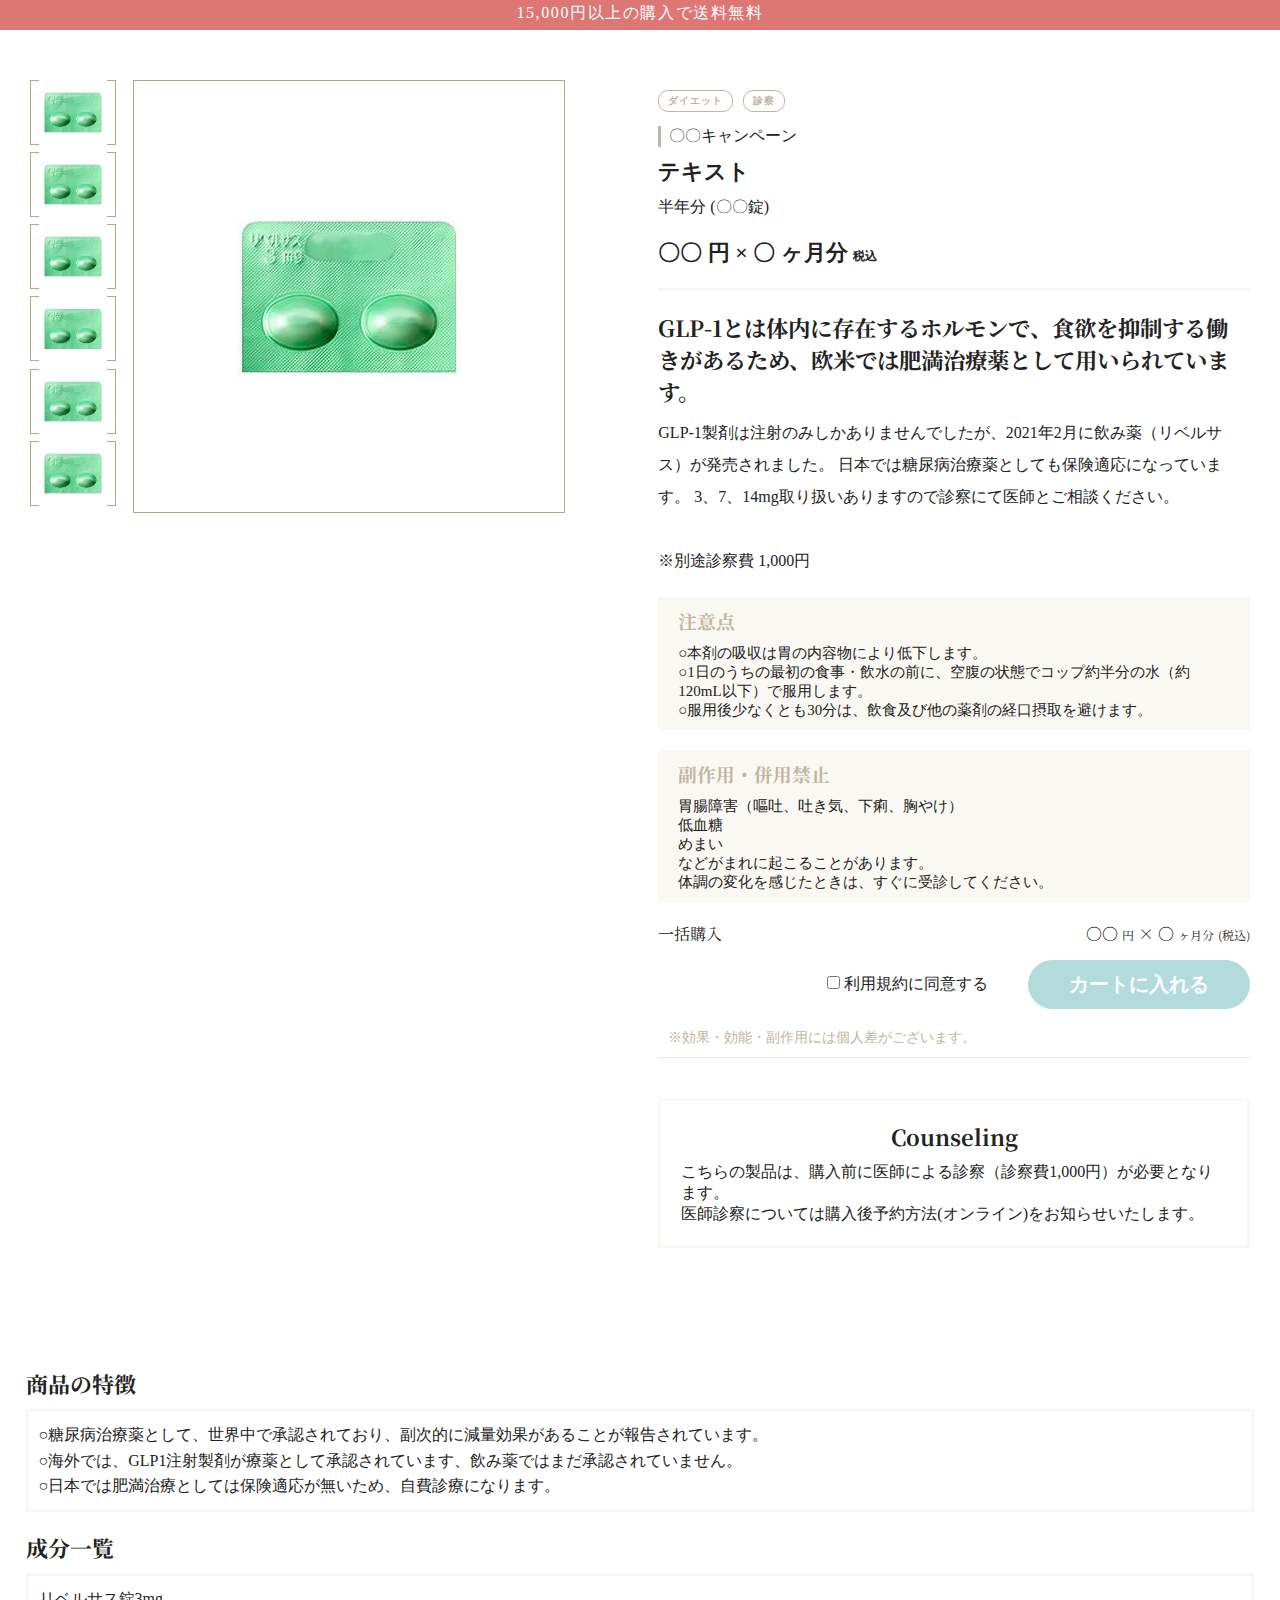
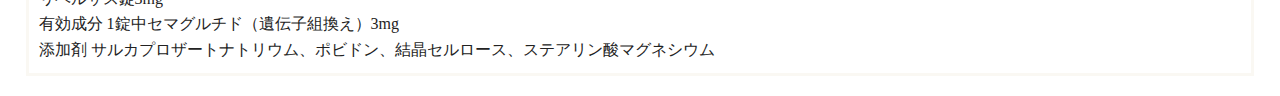
==== index.html @ 98f87f88 "Add files via upload" ====
<!DOCTYPE html>
<html lang="ja">
<head>
    <meta charset="UTF-8">
    <meta name="viewport" content="width=device-width, initial-scale=1.0">
    <link rel="preconnect" href="https://fonts.googleapis.com">
    <link rel="preconnect" href="https://fonts.gstatic.com" crossorigin>
    <link href="https://fonts.googleapis.com/css2?family=Noto+Sans+JP&family=Noto+Serif+JP&display=swap" rel="stylesheet">
    <link rel="stylesheet" href="scss/style.min.css">
    <script src="https://ajax.googleapis.com/ajax/libs/jquery/3.7.0/jquery.min.js"></script>
    <script src="js/main.js"></script>
    <title>リベルサス　商品ページ</title>
</head>
<body>
    <header>
        <p>15,000円以上の購入で送料無料</p>
    </header>

    <section class="main">
        <div class="container">
            <div class="images">
                <div class="images-left">
                    <ul>
                        <li class="images-left-box">
                            <div class="images-left-box-inner">
                                <img src="img/img02.jpeg" alt="参考画像">
                            </div>
                        </li>
                        <li class="images-left-box">
                            <div class="images-left-box-inner">
                                <img src="img/img02.jpeg" alt="参考画像">
                            </div>
                        </li>
                        <li class="images-left-box">
                            <div class="images-left-box-inner">
                                <img src="img/img02.jpeg" alt="参考画像">
                            </div>
                        </li>
                        <li class="images-left-box">
                            <div class="images-left-box-inner">
                                <img src="img/img02.jpeg" alt="参考画像">
                            </div>
                        </li>
                        <li class="images-left-box">
                            <div class="images-left-box-inner">
                                <img src="img/img02.jpeg" alt="参考画像">
                            </div>
                        </li>
                        <li class="images-left-box">
                            <div class="images-left-box-inner">
                                <img src="img/img02.jpeg" alt="参考画像">
                            </div>
                        </li>
                    </ul>
                </div>
                <div class="images-right">
                    <div class="images-right-box">
                        <img src="img/img02.jpeg" alt="参考画像">
                    </div>
                </div>
            </div>
            <div class="contents">
                <div class="tag">
                    <ul>
                        <li>
                            <p>ダイエット</p>
                        </li>
                        <li>
                            <p>診察</p>
                        </li>
                    </ul>
                </div>
                <p class="subtitle">〇〇キャンペーン</p>
                <h1 class="title">テキスト</h1>
                <p class="period">半年分 (〇〇錠)</p>
                <p class="price">〇〇 円 × 〇 ヶ月分 <span class="intax">税込</span></p>
                <div class="product-desc">
                    <div class="intro">
                        <h2>GLP-1とは体内に存在するホルモンで、食欲を抑制する働きがあるため、欧米では肥満治療薬として用いられています。</h2>
                    </div>
                    <div class="intro-desc">
                        <p>
                            GLP-1製剤は注射のみしかありませんでしたが、2021年2月に飲み薬（リベルサス）が発売されました。 日本では糖尿病治療薬としても保険適応になっています。 3、7、14mg取り扱いありますので診察にて医師とご相談ください。<br>
                            <br>
                            ※別途診察費 1,000円
                        </p>
                    </div>
                    <div class="product-attentions">
                        <div class="attention-box">
                            <h3>注意点</h3>
                            <p>○本剤の吸収は胃の内容物により低下します。</p>
                            <p>○1日のうちの最初の食事・飲水の前に、空腹の状態でコップ約半分の水（約120mL以下）で服用します。</p>
                            <p>○服用後少なくとも30分は、飲食及び他の薬剤の経口摂取を避けます。</p>
                        </div>
                        <div class="attention-box">
                            <h3>副作用・併用禁止</h3>
                            <p>胃腸障害（嘔吐、吐き気、下痢、胸やけ）</p>
                            <p>低血糖</p>
                            <p>めまい</p>
                            <p>などがまれに起こることがあります。<br>
                                体調の変化を感じたときは、すぐに受診してください。
                            </p>
                        </div>
                    </div>
                    <div class="re-price">
                        <p>一括購入</p>
                        <p>〇〇 <span>円</span> × 〇 <span>ヶ月分</span> <span>(税込)</span></p>
                    </div>
                    <div class="cart">
                        <!-- <div class="count">
                            <span>-</span>
                            <p>1</p>
                            <span>+</span>
                        </div> -->
                        <div class="check-box">
                            <input type="checkbox" id="check" autocomplete="off">
                            <label for="check">利用規約に同意する</label>
                        </div>
                        <div class="cart-btn">
                            <p>カートに入れる</p>
                        </div>
                    </div>
                    <p class="attention-phrase">※効果・効能・副作用には個人差がございます。</p>
                    <div class="counseling">
                        <h3>Counseling</h3>
                        <p>こちらの製品は、購入前に医師による診察（診察費1,000円）が必要となります。</p>
                        <p>医師診察については購入後予約方法(オンライン)をお知らせいたします。</p>
                    </div>
                </div>
            </div>
        </div>
        <div class="product-detail">
            <div class="detail-box">
                <h3>商品の特徴</h3>
                <div class="detail-desc">
                    <p>○糖尿病治療薬として、世界中で承認されており、副次的に減量効果があることが報告されています。</p>
                    <p>○海外では、GLP1注射製剤が療薬として承認されています、飲み薬ではまだ承認されていません。</p>
                    <p>○日本では肥満治療としては保険適応が無いため、自費診療になります。</p>
                </div>
            </div>
            <div class="detail-box">
                <h3>成分一覧</h3>
                <div class="detail-desc">
                    <p>リベルサス錠3mg</p>
                    <p>有効成分 1錠中セマグルチド（遺伝子組換え）3mg</p>
                    <p>添加剤 サルカプロザートナトリウム、ポビドン、結晶セルロース、ステアリン酸マグネシウム</p>
                </div>
            </div>
        </div>
    </section>
</body>
</html>
---- scss/style.min.css ----
*{padding:0;margin:0}html{font-size:100%}body{font-family:"Noto Sans JP",sans-serif;font-family:"YuGothic";color:#222}a{text-decoration:none}li{list-style:none}.wrapper{max-width:1200px;margin:0 auto;padding:0 16px;box-sizing:border-box}header{background:#dd7774;width:100%;height:30px;position:fixed;top:0}header p{color:#fff;text-align:center;padding:3px 20px;letter-spacing:.1em;font-weight:500}.main .container{max-width:1220px;margin:80px auto;padding:0 2%;display:flex;justify-content:space-between}.main .container .images{width:47%;display:flex;justify-content:space-between}.main .container .images .images-left{width:15%}.main .container .images .images-left .images-left-box{height:72.16px}.main .container .images .images-left .images-left-box .images-left-box-inner{width:100%;height:90%;border:1px solid #b3a68c;box-sizing:border-box;display:flex;justify-content:center;align-items:center}.main .container .images .images-left .images-left-box .images-left-box-inner img{max-width:100%;-o-object-fit:cover;object-fit:cover;vertical-align:bottom;max-width:80%}.main .container .images .images-right{width:82%}.main .container .images .images-right .images-right-box{border:1px solid #b3a68c;width:432px;height:433px;box-sizing:border-box;display:flex;justify-content:center;align-items:center}.main .container .images .images-right .images-right-box img{max-width:100%;-o-object-fit:cover;object-fit:cover;vertical-align:bottom;padding:10px;box-sizing:border-box}.main .container .contents{width:48.5%}.main .container .contents .tag{padding:10px 0}.main .container .contents .tag ul{display:flex;align-items:center}.main .container .contents .tag ul li{border:1px solid #c0b59f;border-radius:10px;line-height:2;margin-right:10px;margin-bottom:4px}.main .container .contents .tag ul li p{color:#c0b59f;font-size:.625rem;padding:0 9px;font-weight:bold;letter-spacing:.1em}.main .container .contents .subtitle{padding-left:8px;border-left:3px solid #c0b59f}.main .container .contents .title{font-size:1.375rem;font-weight:bold;padding-top:10px;margin-bottom:10px}.main .container .contents .period{margin-bottom:20px}.main .container .contents .price{font-size:1.375rem;font-weight:bold;margin-bottom:20px}.main .container .contents .price span{font-size:.875rem;font-weight:bold}.main .container .contents .price .intax{font-size:.75rem;font-weight:bold}.main .container .contents .product-desc{padding-top:20px;margin-bottom:40px;border-top:3px solid #faf8f3}.main .container .contents .product-desc .intro{margin-bottom:10px}.main .container .contents .product-desc .intro h2{font-size:1.4rem;font-family:"Noto Serif JP",serif;line-height:2rem}.main .container .contents .product-desc .intro-desc{margin-bottom:20px}.main .container .contents .product-desc .intro-desc p{line-height:2rem}.main .container .contents .product-desc .product-attentions .attention-box{margin-bottom:20px;padding:10px 20px;background:#faf8f3}.main .container .contents .product-desc .product-attentions .attention-box h3{color:#c0b59f;font-family:"Noto Serif JP",serif;margin-bottom:10px}.main .container .contents .product-desc .product-attentions .attention-box p{font-size:.9375rem}.main .container .contents .product-desc .re-price{display:flex;justify-content:space-between;margin-bottom:15px}.main .container .contents .product-desc .re-price p{font-family:"Noto Serif JP",serif}.main .container .contents .product-desc .re-price p span{font-family:"Noto Serif JP",serif;font-size:.75rem}.main .container .contents .product-desc .cart{margin-bottom:10px;display:flex;justify-content:flex-end;align-items:center}.main .container .contents .product-desc .cart .cart-btn{padding:10px 40px;margin-left:40px;border:1px solid #69b9bb;border-radius:1000px;background:#69b9bb;transition:.2s;cursor:pointer;opacity:.5;font-size:1.25rem;color:#fff;font-weight:bold}.main .container .contents .product-desc .cart .cart-btn:hover{background:#fff;color:#69b9bb}.main .container .contents .product-desc .cart .cart-btn p{font-size:1.25rem;color:#fff;font-weight:bold}.main .container .contents .product-desc .cart a{font-size:1.25rem;color:#fff;font-weight:bold}.main .container .contents .product-desc .cart a:hover{color:#69b9bb}.main .container .contents .product-desc .attention-phrase{color:#c0b59f;border-bottom:1px solid #e5e5e5;padding:10px;margin-bottom:40px;font-size:.875rem}.main .container .contents .product-desc .counseling{padding:20px;border:3px solid #faf8f3}.main .container .contents .product-desc .counseling h3{text-align:center;margin-bottom:10px;font-size:1.375rem;font-family:"Noto Serif JP",serif}.main .product-detail{padding:0 2%;box-sizing:border-box}.main .product-detail .detail-box{margin-bottom:20px}.main .product-detail .detail-box h3{font-size:1.375rem;margin-bottom:10px;font-family:"Noto Serif JP",serif}.main .product-detail .detail-box .detail-desc{padding:10px;border:3px solid #faf8f3}.main .product-detail .detail-box .detail-desc p{line-height:1.6rem}
/*# sourceMappingURL=style.min.css.map */
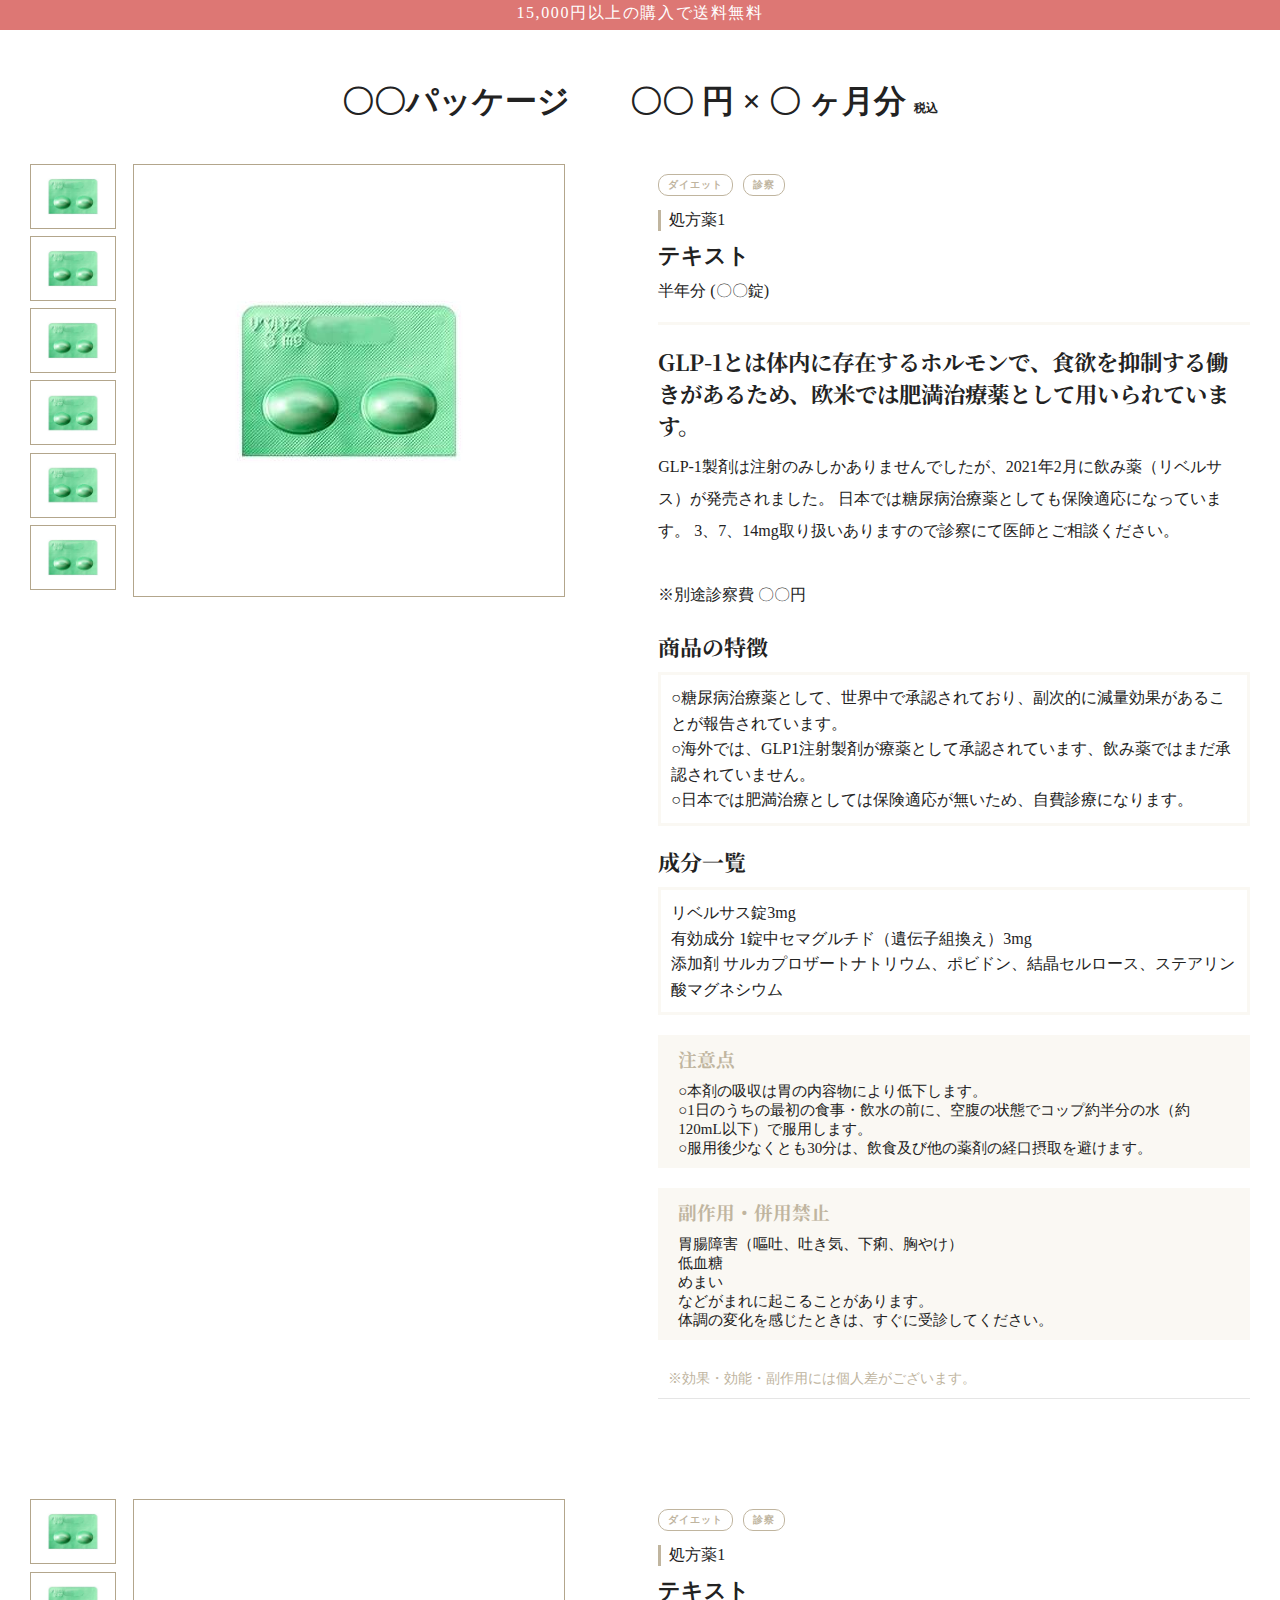
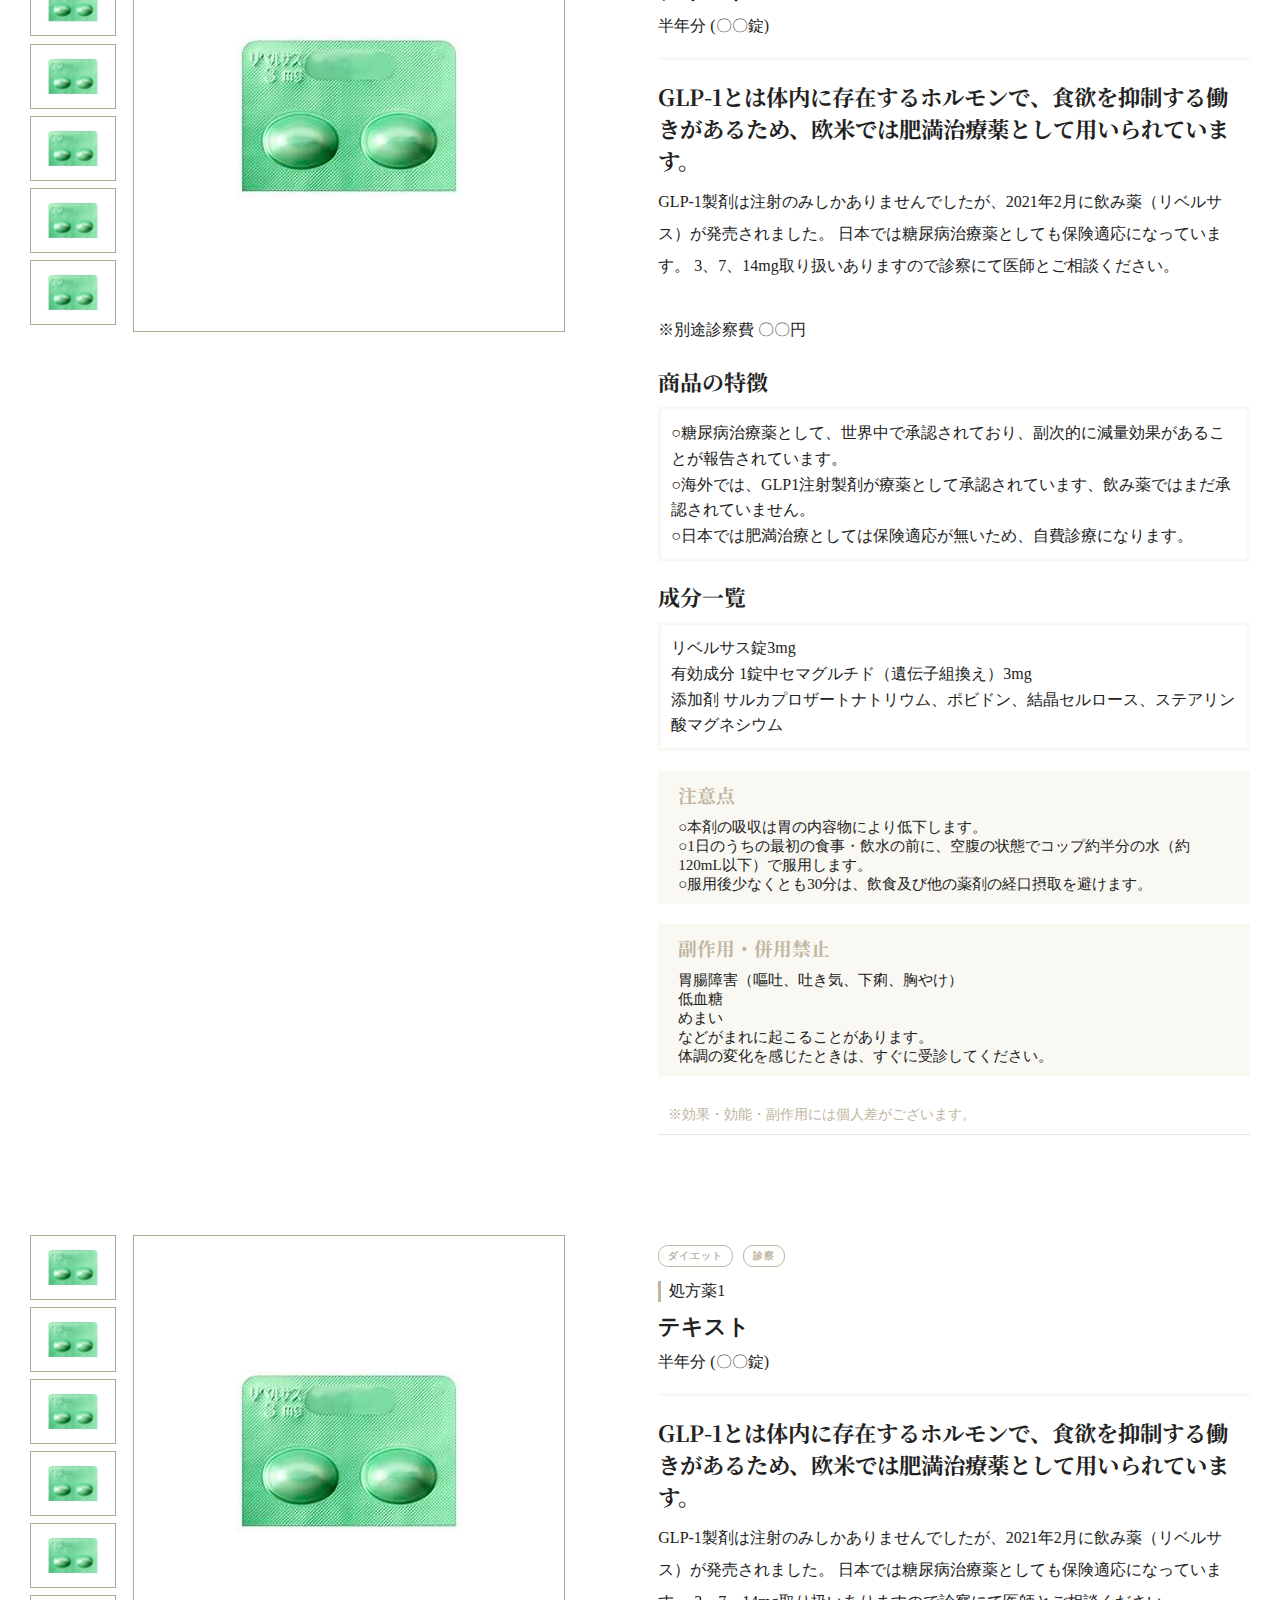
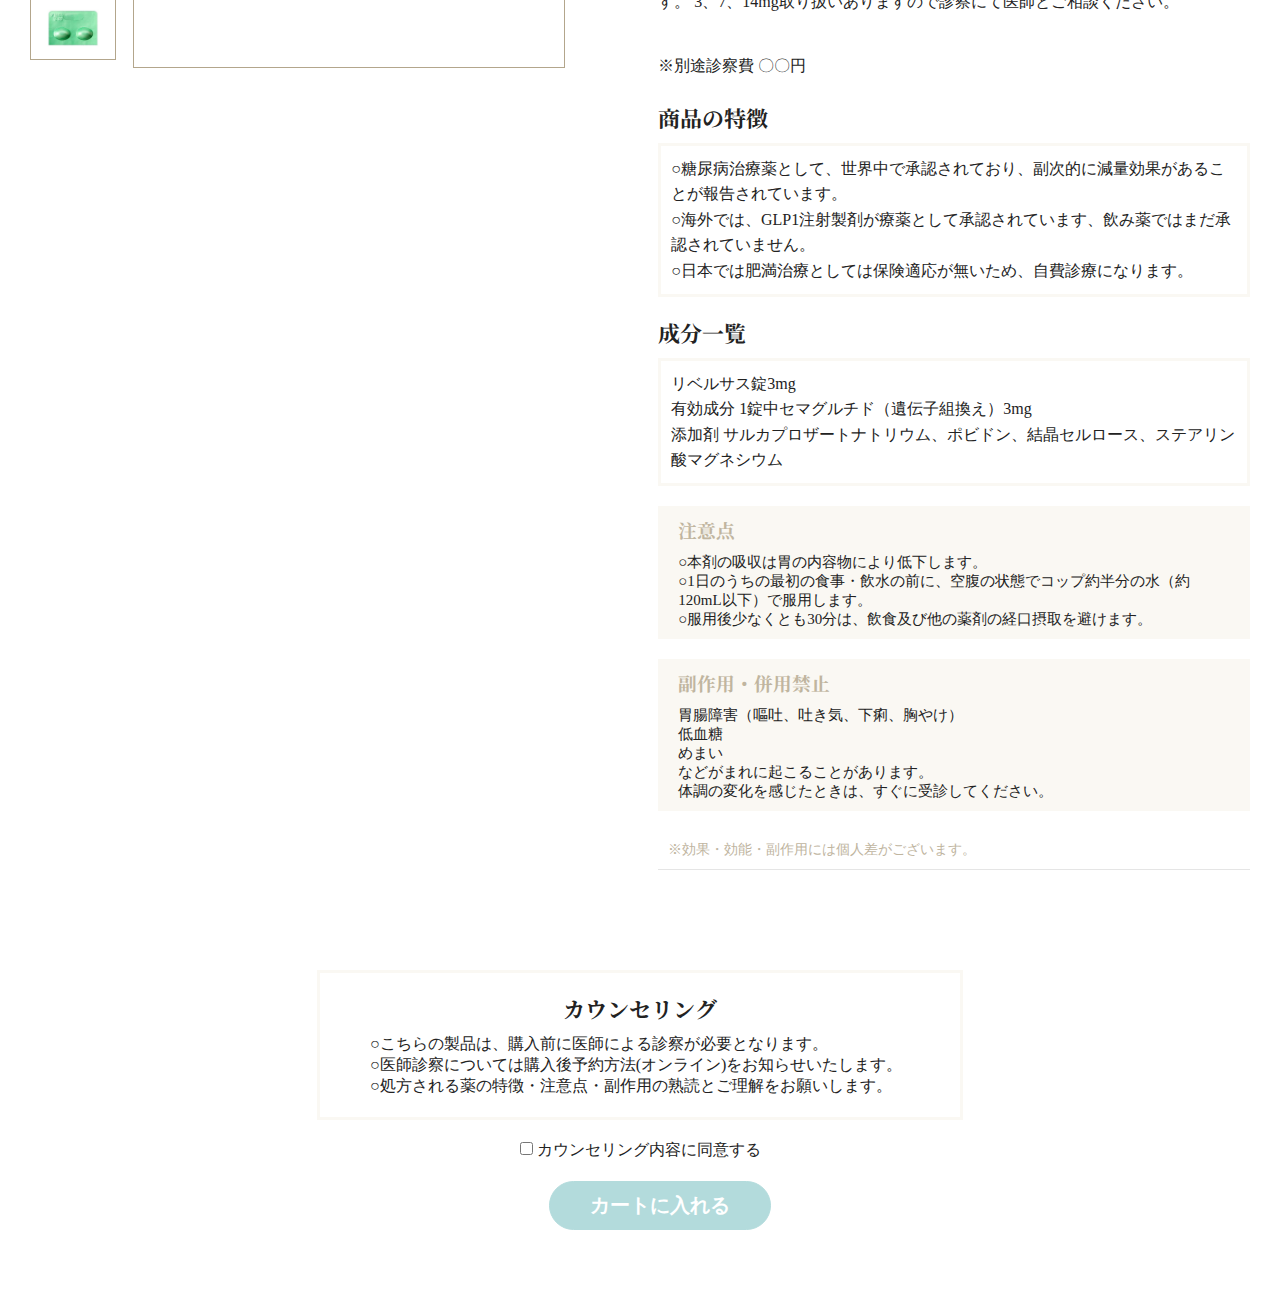
==== commit 40c9b0af: "Add files via upload" ====
--- a/index.html
+++ b/index.html
@@ -18,132 +18,361 @@
 
     <section class="main">
         <div class="container">
-            <div class="images">
-                <div class="images-left">
-                    <ul>
-                        <li class="images-left-box">
-                            <div class="images-left-box-inner">
-                                <img src="img/img02.jpeg" alt="参考画像">
-                            </div>
-                        </li>
-                        <li class="images-left-box">
-                            <div class="images-left-box-inner">
-                                <img src="img/img02.jpeg" alt="参考画像">
-                            </div>
-                        </li>
-                        <li class="images-left-box">
-                            <div class="images-left-box-inner">
-                                <img src="img/img02.jpeg" alt="参考画像">
-                            </div>
-                        </li>
-                        <li class="images-left-box">
-                            <div class="images-left-box-inner">
-                                <img src="img/img02.jpeg" alt="参考画像">
-                            </div>
-                        </li>
-                        <li class="images-left-box">
-                            <div class="images-left-box-inner">
-                                <img src="img/img02.jpeg" alt="参考画像">
-                            </div>
-                        </li>
-                        <li class="images-left-box">
-                            <div class="images-left-box-inner">
-                                <img src="img/img02.jpeg" alt="参考画像">
-                            </div>
-                        </li>
-                    </ul>
-                </div>
-                <div class="images-right">
-                    <div class="images-right-box">
-                        <img src="img/img02.jpeg" alt="参考画像">
-                    </div>
-                </div>
-            </div>
-            <div class="contents">
-                <div class="tag">
-                    <ul>
-                        <li>
-                            <p>ダイエット</p>
-                        </li>
-                        <li>
-                            <p>診察</p>
-                        </li>
-                    </ul>
-                </div>
-                <p class="subtitle">〇〇キャンペーン</p>
-                <h1 class="title">テキスト</h1>
-                <p class="period">半年分 (〇〇錠)</p>
+            <div class="item-title">
+                <p class="title">〇〇パッケージ</p>
                 <p class="price">〇〇 円 × 〇 ヶ月分 <span class="intax">税込</span></p>
-                <div class="product-desc">
-                    <div class="intro">
-                        <h2>GLP-1とは体内に存在するホルモンで、食欲を抑制する働きがあるため、欧米では肥満治療薬として用いられています。</h2>
-                    </div>
-                    <div class="intro-desc">
-                        <p>
-                            GLP-1製剤は注射のみしかありませんでしたが、2021年2月に飲み薬（リベルサス）が発売されました。 日本では糖尿病治療薬としても保険適応になっています。 3、7、14mg取り扱いありますので診察にて医師とご相談ください。<br>
-                            <br>
-                            ※別途診察費 1,000円
-                        </p>
-                    </div>
-                    <div class="product-attentions">
-                        <div class="attention-box">
-                            <h3>注意点</h3>
-                            <p>○本剤の吸収は胃の内容物により低下します。</p>
-                            <p>○1日のうちの最初の食事・飲水の前に、空腹の状態でコップ約半分の水（約120mL以下）で服用します。</p>
-                            <p>○服用後少なくとも30分は、飲食及び他の薬剤の経口摂取を避けます。</p>
-                        </div>
-                        <div class="attention-box">
-                            <h3>副作用・併用禁止</h3>
-                            <p>胃腸障害（嘔吐、吐き気、下痢、胸やけ）</p>
-                            <p>低血糖</p>
-                            <p>めまい</p>
-                            <p>などがまれに起こることがあります。<br>
-                                体調の変化を感じたときは、すぐに受診してください。
+            </div>
+            <div class="item-box">
+                <div class="images">
+                    <div class="images-left">
+                        <ul>
+                            <li class="images-left-box">
+                                <div class="images-left-box-inner">
+                                    <img src="img/img02.jpeg" alt="参考画像">
+                                </div>
+                            </li>
+                            <li class="images-left-box">
+                                <div class="images-left-box-inner">
+                                    <img src="img/img02.jpeg" alt="参考画像">
+                                </div>
+                            </li>
+                            <li class="images-left-box">
+                                <div class="images-left-box-inner">
+                                    <img src="img/img02.jpeg" alt="参考画像">
+                                </div>
+                            </li>
+                            <li class="images-left-box">
+                                <div class="images-left-box-inner">
+                                    <img src="img/img02.jpeg" alt="参考画像">
+                                </div>
+                            </li>
+                            <li class="images-left-box">
+                                <div class="images-left-box-inner">
+                                    <img src="img/img02.jpeg" alt="参考画像">
+                                </div>
+                            </li>
+                            <li class="images-left-box">
+                                <div class="images-left-box-inner">
+                                    <img src="img/img02.jpeg" alt="参考画像">
+                                </div>
+                            </li>
+                        </ul>
+                    </div>
+                    <div class="images-right">
+                        <div class="images-right-box">
+                            <img src="img/img02.jpeg" alt="参考画像">
+                        </div>
+                    </div>
+                </div>
+                <div class="contents">
+                    <div class="tag">
+                        <ul>
+                            <li>
+                                <p>ダイエット</p>
+                            </li>
+                            <li>
+                                <p>診察</p>
+                            </li>
+                        </ul>
+                    </div>
+                    <p class="subtitle">処方薬1</p>
+                    <h1 class="title">テキスト</h1>
+                    <p class="period">半年分 (〇〇錠)</p>
+                    <div class="product-desc">
+                        <div class="intro">
+                            <h2>GLP-1とは体内に存在するホルモンで、食欲を抑制する働きがあるため、欧米では肥満治療薬として用いられています。</h2>
+                        </div>
+                        <div class="intro-desc">
+                            <p>
+                                GLP-1製剤は注射のみしかありませんでしたが、2021年2月に飲み薬（リベルサス）が発売されました。 日本では糖尿病治療薬としても保険適応になっています。 3、7、14mg取り扱いありますので診察にて医師とご相談ください。<br>
+                                <br>
+                                ※別途診察費 〇〇円
                             </p>
                         </div>
-                    </div>
-                    <div class="re-price">
-                        <p>一括購入</p>
-                        <p>〇〇 <span>円</span> × 〇 <span>ヶ月分</span> <span>(税込)</span></p>
-                    </div>
-                    <div class="cart">
-                        <!-- <div class="count">
-                            <span>-</span>
-                            <p>1</p>
-                            <span>+</span>
+                        <div class="product-detail">
+                            <div class="detail-box">
+                                <h3>商品の特徴</h3>
+                                <div class="detail-desc">
+                                    <p>○糖尿病治療薬として、世界中で承認されており、副次的に減量効果があることが報告されています。</p>
+                                    <p>○海外では、GLP1注射製剤が療薬として承認されています、飲み薬ではまだ承認されていません。</p>
+                                    <p>○日本では肥満治療としては保険適応が無いため、自費診療になります。</p>
+                                </div>
+                            </div>
+                            <div class="detail-box">
+                                <h3>成分一覧</h3>
+                                <div class="detail-desc">
+                                    <p>リベルサス錠3mg</p>
+                                    <p>有効成分 1錠中セマグルチド（遺伝子組換え）3mg</p>
+                                    <p>添加剤 サルカプロザートナトリウム、ポビドン、結晶セルロース、ステアリン酸マグネシウム</p>
+                                </div>
+                            </div>
+                        </div>
+                        <div class="product-attentions">
+                            <div class="attention-box">
+                                <h3>注意点</h3>
+                                <p>○本剤の吸収は胃の内容物により低下します。</p>
+                                <p>○1日のうちの最初の食事・飲水の前に、空腹の状態でコップ約半分の水（約120mL以下）で服用します。</p>
+                                <p>○服用後少なくとも30分は、飲食及び他の薬剤の経口摂取を避けます。</p>
+                            </div>
+                            <div class="attention-box">
+                                <h3>副作用・併用禁止</h3>
+                                <p>胃腸障害（嘔吐、吐き気、下痢、胸やけ）</p>
+                                <p>低血糖</p>
+                                <p>めまい</p>
+                                <p>などがまれに起こることがあります。<br>
+                                    体調の変化を感じたときは、すぐに受診してください。
+                                </p>
+                            </div>
+                        </div>
+                        <p class="attention-phrase">※効果・効能・副作用には個人差がございます。</p>
+                        <!-- <div class="re-price">
+                            <p>一括購入</p>
+                            <p>〇〇 <span>円</span> × 〇 <span>ヶ月分</span> <span>(税込)</span></p>
                         </div> -->
-                        <div class="check-box">
-                            <input type="checkbox" id="check" autocomplete="off">
-                            <label for="check">利用規約に同意する</label>
-                        </div>
-                        <div class="cart-btn">
-                            <p>カートに入れる</p>
-                        </div>
-                    </div>
-                    <p class="attention-phrase">※効果・効能・副作用には個人差がございます。</p>
-                    <div class="counseling">
-                        <h3>Counseling</h3>
-                        <p>こちらの製品は、購入前に医師による診察（診察費1,000円）が必要となります。</p>
-                        <p>医師診察については購入後予約方法(オンライン)をお知らせいたします。</p>
-                    </div>
-                </div>
-            </div>
-        </div>
-        <div class="product-detail">
-            <div class="detail-box">
-                <h3>商品の特徴</h3>
-                <div class="detail-desc">
-                    <p>○糖尿病治療薬として、世界中で承認されており、副次的に減量効果があることが報告されています。</p>
-                    <p>○海外では、GLP1注射製剤が療薬として承認されています、飲み薬ではまだ承認されていません。</p>
-                    <p>○日本では肥満治療としては保険適応が無いため、自費診療になります。</p>
-                </div>
-            </div>
-            <div class="detail-box">
-                <h3>成分一覧</h3>
-                <div class="detail-desc">
-                    <p>リベルサス錠3mg</p>
-                    <p>有効成分 1錠中セマグルチド（遺伝子組換え）3mg</p>
-                    <p>添加剤 サルカプロザートナトリウム、ポビドン、結晶セルロース、ステアリン酸マグネシウム</p>
+                        
+                    </div>
+                </div>
+            </div>
+            <div class="item-box">
+                <div class="images">
+                    <div class="images-left">
+                        <ul>
+                            <li class="images-left-box">
+                                <div class="images-left-box-inner">
+                                    <img src="img/img02.jpeg" alt="参考画像">
+                                </div>
+                            </li>
+                            <li class="images-left-box">
+                                <div class="images-left-box-inner">
+                                    <img src="img/img02.jpeg" alt="参考画像">
+                                </div>
+                            </li>
+                            <li class="images-left-box">
+                                <div class="images-left-box-inner">
+                                    <img src="img/img02.jpeg" alt="参考画像">
+                                </div>
+                            </li>
+                            <li class="images-left-box">
+                                <div class="images-left-box-inner">
+                                    <img src="img/img02.jpeg" alt="参考画像">
+                                </div>
+                            </li>
+                            <li class="images-left-box">
+                                <div class="images-left-box-inner">
+                                    <img src="img/img02.jpeg" alt="参考画像">
+                                </div>
+                            </li>
+                            <li class="images-left-box">
+                                <div class="images-left-box-inner">
+                                    <img src="img/img02.jpeg" alt="参考画像">
+                                </div>
+                            </li>
+                        </ul>
+                    </div>
+                    <div class="images-right">
+                        <div class="images-right-box">
+                            <img src="img/img02.jpeg" alt="参考画像">
+                        </div>
+                    </div>
+                </div>
+                <div class="contents">
+                    <div class="tag">
+                        <ul>
+                            <li>
+                                <p>ダイエット</p>
+                            </li>
+                            <li>
+                                <p>診察</p>
+                            </li>
+                        </ul>
+                    </div>
+                    <p class="subtitle">処方薬1</p>
+                    <h1 class="title">テキスト</h1>
+                    <p class="period">半年分 (〇〇錠)</p>
+                    <div class="product-desc">
+                        <div class="intro">
+                            <h2>GLP-1とは体内に存在するホルモンで、食欲を抑制する働きがあるため、欧米では肥満治療薬として用いられています。</h2>
+                        </div>
+                        <div class="intro-desc">
+                            <p>
+                                GLP-1製剤は注射のみしかありませんでしたが、2021年2月に飲み薬（リベルサス）が発売されました。 日本では糖尿病治療薬としても保険適応になっています。 3、7、14mg取り扱いありますので診察にて医師とご相談ください。<br>
+                                <br>
+                                ※別途診察費 〇〇円
+                            </p>
+                        </div>
+                        <div class="product-detail">
+                            <div class="detail-box">
+                                <h3>商品の特徴</h3>
+                                <div class="detail-desc">
+                                    <p>○糖尿病治療薬として、世界中で承認されており、副次的に減量効果があることが報告されています。</p>
+                                    <p>○海外では、GLP1注射製剤が療薬として承認されています、飲み薬ではまだ承認されていません。</p>
+                                    <p>○日本では肥満治療としては保険適応が無いため、自費診療になります。</p>
+                                </div>
+                            </div>
+                            <div class="detail-box">
+                                <h3>成分一覧</h3>
+                                <div class="detail-desc">
+                                    <p>リベルサス錠3mg</p>
+                                    <p>有効成分 1錠中セマグルチド（遺伝子組換え）3mg</p>
+                                    <p>添加剤 サルカプロザートナトリウム、ポビドン、結晶セルロース、ステアリン酸マグネシウム</p>
+                                </div>
+                            </div>
+                        </div>
+                        <div class="product-attentions">
+                            <div class="attention-box">
+                                <h3>注意点</h3>
+                                <p>○本剤の吸収は胃の内容物により低下します。</p>
+                                <p>○1日のうちの最初の食事・飲水の前に、空腹の状態でコップ約半分の水（約120mL以下）で服用します。</p>
+                                <p>○服用後少なくとも30分は、飲食及び他の薬剤の経口摂取を避けます。</p>
+                            </div>
+                            <div class="attention-box">
+                                <h3>副作用・併用禁止</h3>
+                                <p>胃腸障害（嘔吐、吐き気、下痢、胸やけ）</p>
+                                <p>低血糖</p>
+                                <p>めまい</p>
+                                <p>などがまれに起こることがあります。<br>
+                                    体調の変化を感じたときは、すぐに受診してください。
+                                </p>
+                            </div>
+                        </div>
+                        <p class="attention-phrase">※効果・効能・副作用には個人差がございます。</p>
+                        <!-- <div class="re-price">
+                            <p>一括購入</p>
+                            <p>〇〇 <span>円</span> × 〇 <span>ヶ月分</span> <span>(税込)</span></p>
+                        </div> -->
+                        
+                    </div>
+                </div>
+            </div>
+            <div class="item-box">
+                <div class="images">
+                    <div class="images-left">
+                        <ul>
+                            <li class="images-left-box">
+                                <div class="images-left-box-inner">
+                                    <img src="img/img02.jpeg" alt="参考画像">
+                                </div>
+                            </li>
+                            <li class="images-left-box">
+                                <div class="images-left-box-inner">
+                                    <img src="img/img02.jpeg" alt="参考画像">
+                                </div>
+                            </li>
+                            <li class="images-left-box">
+                                <div class="images-left-box-inner">
+                                    <img src="img/img02.jpeg" alt="参考画像">
+                                </div>
+                            </li>
+                            <li class="images-left-box">
+                                <div class="images-left-box-inner">
+                                    <img src="img/img02.jpeg" alt="参考画像">
+                                </div>
+                            </li>
+                            <li class="images-left-box">
+                                <div class="images-left-box-inner">
+                                    <img src="img/img02.jpeg" alt="参考画像">
+                                </div>
+                            </li>
+                            <li class="images-left-box">
+                                <div class="images-left-box-inner">
+                                    <img src="img/img02.jpeg" alt="参考画像">
+                                </div>
+                            </li>
+                        </ul>
+                    </div>
+                    <div class="images-right">
+                        <div class="images-right-box">
+                            <img src="img/img02.jpeg" alt="参考画像">
+                        </div>
+                    </div>
+                </div>
+                <div class="contents">
+                    <div class="tag">
+                        <ul>
+                            <li>
+                                <p>ダイエット</p>
+                            </li>
+                            <li>
+                                <p>診察</p>
+                            </li>
+                        </ul>
+                    </div>
+                    <p class="subtitle">処方薬1</p>
+                    <h1 class="title">テキスト</h1>
+                    <p class="period">半年分 (〇〇錠)</p>
+                    <div class="product-desc">
+                        <div class="intro">
+                            <h2>GLP-1とは体内に存在するホルモンで、食欲を抑制する働きがあるため、欧米では肥満治療薬として用いられています。</h2>
+                        </div>
+                        <div class="intro-desc">
+                            <p>
+                                GLP-1製剤は注射のみしかありませんでしたが、2021年2月に飲み薬（リベルサス）が発売されました。 日本では糖尿病治療薬としても保険適応になっています。 3、7、14mg取り扱いありますので診察にて医師とご相談ください。<br>
+                                <br>
+                                ※別途診察費 〇〇円
+                            </p>
+                        </div>
+                        <div class="product-detail">
+                            <div class="detail-box">
+                                <h3>商品の特徴</h3>
+                                <div class="detail-desc">
+                                    <p>○糖尿病治療薬として、世界中で承認されており、副次的に減量効果があることが報告されています。</p>
+                                    <p>○海外では、GLP1注射製剤が療薬として承認されています、飲み薬ではまだ承認されていません。</p>
+                                    <p>○日本では肥満治療としては保険適応が無いため、自費診療になります。</p>
+                                </div>
+                            </div>
+                            <div class="detail-box">
+                                <h3>成分一覧</h3>
+                                <div class="detail-desc">
+                                    <p>リベルサス錠3mg</p>
+                                    <p>有効成分 1錠中セマグルチド（遺伝子組換え）3mg</p>
+                                    <p>添加剤 サルカプロザートナトリウム、ポビドン、結晶セルロース、ステアリン酸マグネシウム</p>
+                                </div>
+                            </div>
+                        </div>
+                        <div class="product-attentions">
+                            <div class="attention-box">
+                                <h3>注意点</h3>
+                                <p>○本剤の吸収は胃の内容物により低下します。</p>
+                                <p>○1日のうちの最初の食事・飲水の前に、空腹の状態でコップ約半分の水（約120mL以下）で服用します。</p>
+                                <p>○服用後少なくとも30分は、飲食及び他の薬剤の経口摂取を避けます。</p>
+                            </div>
+                            <div class="attention-box">
+                                <h3>副作用・併用禁止</h3>
+                                <p>胃腸障害（嘔吐、吐き気、下痢、胸やけ）</p>
+                                <p>低血糖</p>
+                                <p>めまい</p>
+                                <p>などがまれに起こることがあります。<br>
+                                    体調の変化を感じたときは、すぐに受診してください。
+                                </p>
+                            </div>
+                        </div>
+                        <p class="attention-phrase">※効果・効能・副作用には個人差がございます。</p>
+                        <!-- <div class="re-price">
+                            <p>一括購入</p>
+                            <p>〇〇 <span>円</span> × 〇 <span>ヶ月分</span> <span>(税込)</span></p>
+                        </div> -->
+                        
+                    </div>
+                </div>
+            </div>
+            <div class="counseling">
+                <h3>カウンセリング</h3>
+                <p>○こちらの製品は、購入前に医師による診察が必要となります。</p>
+                <p>○医師診察については購入後予約方法(オンライン)をお知らせいたします。</p>
+                <p>○処方される薬の特徴・注意点・副作用の熟読とご理解をお願いします。</p>
+            </div>
+            <div class="cart">
+                <!-- <div class="count">
+                    <span>-</span>
+                    <p>1</p>
+                    <span>+</span>
+                </div> -->
+                <div class="check-box">
+                    <input type="checkbox" id="check" autocomplete="off">
+                    <label for="check">カウンセリング内容に同意する</label>
+                </div>
+                <div class="cart-btn">
+                    <p>カートに入れる</p>
                 </div>
             </div>
         </div>
--- a/scss/style.min.css
+++ b/scss/style.min.css
@@ -1,2 +1,2 @@
-*{padding:0;margin:0}html{font-size:100%}body{font-family:"Noto Sans JP",sans-serif;font-family:"YuGothic";color:#222}a{text-decoration:none}li{list-style:none}.wrapper{max-width:1200px;margin:0 auto;padding:0 16px;box-sizing:border-box}header{background:#dd7774;width:100%;height:30px;position:fixed;top:0}header p{color:#fff;text-align:center;padding:3px 20px;letter-spacing:.1em;font-weight:500}.main .container{max-width:1220px;margin:80px auto;padding:0 2%;display:flex;justify-content:space-between}.main .container .images{width:47%;display:flex;justify-content:space-between}.main .container .images .images-left{width:15%}.main .container .images .images-left .images-left-box{height:72.16px}.main .container .images .images-left .images-left-box .images-left-box-inner{width:100%;height:90%;border:1px solid #b3a68c;box-sizing:border-box;display:flex;justify-content:center;align-items:center}.main .container .images .images-left .images-left-box .images-left-box-inner img{max-width:100%;-o-object-fit:cover;object-fit:cover;vertical-align:bottom;max-width:80%}.main .container .images .images-right{width:82%}.main .container .images .images-right .images-right-box{border:1px solid #b3a68c;width:432px;height:433px;box-sizing:border-box;display:flex;justify-content:center;align-items:center}.main .container .images .images-right .images-right-box img{max-width:100%;-o-object-fit:cover;object-fit:cover;vertical-align:bottom;padding:10px;box-sizing:border-box}.main .container .contents{width:48.5%}.main .container .contents .tag{padding:10px 0}.main .container .contents .tag ul{display:flex;align-items:center}.main .container .contents .tag ul li{border:1px solid #c0b59f;border-radius:10px;line-height:2;margin-right:10px;margin-bottom:4px}.main .container .contents .tag ul li p{color:#c0b59f;font-size:.625rem;padding:0 9px;font-weight:bold;letter-spacing:.1em}.main .container .contents .subtitle{padding-left:8px;border-left:3px solid #c0b59f}.main .container .contents .title{font-size:1.375rem;font-weight:bold;padding-top:10px;margin-bottom:10px}.main .container .contents .period{margin-bottom:20px}.main .container .contents .price{font-size:1.375rem;font-weight:bold;margin-bottom:20px}.main .container .contents .price span{font-size:.875rem;font-weight:bold}.main .container .contents .price .intax{font-size:.75rem;font-weight:bold}.main .container .contents .product-desc{padding-top:20px;margin-bottom:40px;border-top:3px solid #faf8f3}.main .container .contents .product-desc .intro{margin-bottom:10px}.main .container .contents .product-desc .intro h2{font-size:1.4rem;font-family:"Noto Serif JP",serif;line-height:2rem}.main .container .contents .product-desc .intro-desc{margin-bottom:20px}.main .container .contents .product-desc .intro-desc p{line-height:2rem}.main .container .contents .product-desc .product-attentions .attention-box{margin-bottom:20px;padding:10px 20px;background:#faf8f3}.main .container .contents .product-desc .product-attentions .attention-box h3{color:#c0b59f;font-family:"Noto Serif JP",serif;margin-bottom:10px}.main .container .contents .product-desc .product-attentions .attention-box p{font-size:.9375rem}.main .container .contents .product-desc .re-price{display:flex;justify-content:space-between;margin-bottom:15px}.main .container .contents .product-desc .re-price p{font-family:"Noto Serif JP",serif}.main .container .contents .product-desc .re-price p span{font-family:"Noto Serif JP",serif;font-size:.75rem}.main .container .contents .product-desc .cart{margin-bottom:10px;display:flex;justify-content:flex-end;align-items:center}.main .container .contents .product-desc .cart .cart-btn{padding:10px 40px;margin-left:40px;border:1px solid #69b9bb;border-radius:1000px;background:#69b9bb;transition:.2s;cursor:pointer;opacity:.5;font-size:1.25rem;color:#fff;font-weight:bold}.main .container .contents .product-desc .cart .cart-btn:hover{background:#fff;color:#69b9bb}.main .container .contents .product-desc .cart .cart-btn p{font-size:1.25rem;color:#fff;font-weight:bold}.main .container .contents .product-desc .cart a{font-size:1.25rem;color:#fff;font-weight:bold}.main .container .contents .product-desc .cart a:hover{color:#69b9bb}.main .container .contents .product-desc .attention-phrase{color:#c0b59f;border-bottom:1px solid #e5e5e5;padding:10px;margin-bottom:40px;font-size:.875rem}.main .container .contents .product-desc .counseling{padding:20px;border:3px solid #faf8f3}.main .container .contents .product-desc .counseling h3{text-align:center;margin-bottom:10px;font-size:1.375rem;font-family:"Noto Serif JP",serif}.main .product-detail{padding:0 2%;box-sizing:border-box}.main .product-detail .detail-box{margin-bottom:20px}.main .product-detail .detail-box h3{font-size:1.375rem;margin-bottom:10px;font-family:"Noto Serif JP",serif}.main .product-detail .detail-box .detail-desc{padding:10px;border:3px solid #faf8f3}.main .product-detail .detail-box .detail-desc p{line-height:1.6rem}
+*{padding:0;margin:0}html{font-size:100%}body{font-family:"Noto Sans JP",sans-serif;font-family:"YuGothic";color:#222}a{text-decoration:none}li{list-style:none}.wrapper{max-width:1200px;margin:0 auto;padding:0 16px;box-sizing:border-box}header{background:#dd7774;width:100%;height:30px;position:fixed;top:0}header p{color:#fff;text-align:center;padding:3px 20px;letter-spacing:.1em;font-weight:500}.main .container{max-width:1220px;margin:80px auto;padding:0 2%}.main .container .item-title{display:flex;justify-content:center;margin-bottom:40px}.main .container .item-title .title{font-size:2rem;font-weight:bold}.main .container .item-title .price{font-size:2rem;font-weight:bold;margin-left:60px}.main .container .item-title .price span{font-size:.875rem;font-weight:bold}.main .container .item-title .price .intax{font-size:.75rem;font-weight:bold}.main .container .item-box{display:flex;justify-content:space-between;margin-bottom:60px}.main .container .item-box .images{width:47%;display:flex;justify-content:space-between}.main .container .item-box .images .images-left{width:15%}.main .container .item-box .images .images-left .images-left-box{height:72.16px}.main .container .item-box .images .images-left .images-left-box .images-left-box-inner{width:100%;height:90%;border:1px solid #b3a68c;box-sizing:border-box;display:flex;justify-content:center;align-items:center}.main .container .item-box .images .images-left .images-left-box .images-left-box-inner img{max-width:100%;-o-object-fit:cover;object-fit:cover;vertical-align:bottom;max-width:70%}.main .container .item-box .images .images-right{width:82%}.main .container .item-box .images .images-right .images-right-box{border:1px solid #b3a68c;width:432px;height:433px;box-sizing:border-box;display:flex;justify-content:center;align-items:center}.main .container .item-box .images .images-right .images-right-box img{max-width:100%;-o-object-fit:cover;object-fit:cover;vertical-align:bottom;padding:10px;box-sizing:border-box}.main .container .item-box .contents{width:48.5%}.main .container .item-box .contents .tag{padding:10px 0}.main .container .item-box .contents .tag ul{display:flex;align-items:center}.main .container .item-box .contents .tag ul li{border:1px solid #c0b59f;border-radius:10px;line-height:2;margin-right:10px;margin-bottom:4px}.main .container .item-box .contents .tag ul li p{color:#c0b59f;font-size:.625rem;padding:0 9px;font-weight:bold;letter-spacing:.1em}.main .container .item-box .contents .subtitle{padding-left:8px;border-left:3px solid #c0b59f}.main .container .item-box .contents .title{font-size:1.375rem;font-weight:bold;padding-top:10px;margin-bottom:10px}.main .container .item-box .contents .period{margin-bottom:20px}.main .container .item-box .contents .product-desc{padding-top:20px;margin-bottom:40px;border-top:3px solid #faf8f3}.main .container .item-box .contents .product-desc .intro{margin-bottom:10px}.main .container .item-box .contents .product-desc .intro h2{font-size:1.4rem;font-family:"Noto Serif JP",serif;line-height:2rem}.main .container .item-box .contents .product-desc .intro-desc{margin-bottom:20px}.main .container .item-box .contents .product-desc .intro-desc p{line-height:2rem}.main .container .item-box .contents .product-desc .product-detail{box-sizing:border-box}.main .container .item-box .contents .product-desc .product-detail .detail-box{margin-bottom:20px}.main .container .item-box .contents .product-desc .product-detail .detail-box h3{font-size:1.375rem;margin-bottom:10px;font-family:"Noto Serif JP",serif}.main .container .item-box .contents .product-desc .product-detail .detail-box .detail-desc{padding:10px;border:3px solid #faf8f3}.main .container .item-box .contents .product-desc .product-detail .detail-box .detail-desc p{line-height:1.6rem}.main .container .item-box .contents .product-desc .product-attentions .attention-box{margin-bottom:20px;padding:10px 20px;background:#faf8f3}.main .container .item-box .contents .product-desc .product-attentions .attention-box h3{color:#c0b59f;font-family:"Noto Serif JP",serif;margin-bottom:10px}.main .container .item-box .contents .product-desc .product-attentions .attention-box p{font-size:.9375rem}.main .container .item-box .contents .product-desc .attention-phrase{color:#c0b59f;border-bottom:1px solid #e5e5e5;padding:10px;margin-bottom:40px;font-size:.875rem}.main .container .counseling{max-width:600px;margin:0 auto;padding:20px;border:3px solid #faf8f3}.main .container .counseling h3{text-align:center;margin-bottom:10px;font-size:1.375rem;font-family:"Noto Serif JP",serif}.main .container .counseling p{padding-left:30px}.main .container .cart{margin-bottom:10px;display:flex;justify-content:center;align-items:center;flex-direction:column}.main .container .cart .check-box{margin:20px 0}.main .container .cart .cart-btn{padding:10px 40px;margin-left:40px;border:1px solid #69b9bb;border-radius:1000px;background:#69b9bb;transition:.2s;cursor:pointer;opacity:.5;font-size:1.25rem;color:#fff;font-weight:bold}.main .container .cart .cart-btn:hover{background:#fff;color:#69b9bb}.main .container .cart .cart-btn p{font-size:1.25rem;color:#fff;font-weight:bold}.main .container .cart a{font-size:1.25rem;color:#fff;font-weight:bold}.main .container .cart a:hover{color:#69b9bb}
 /*# sourceMappingURL=style.min.css.map */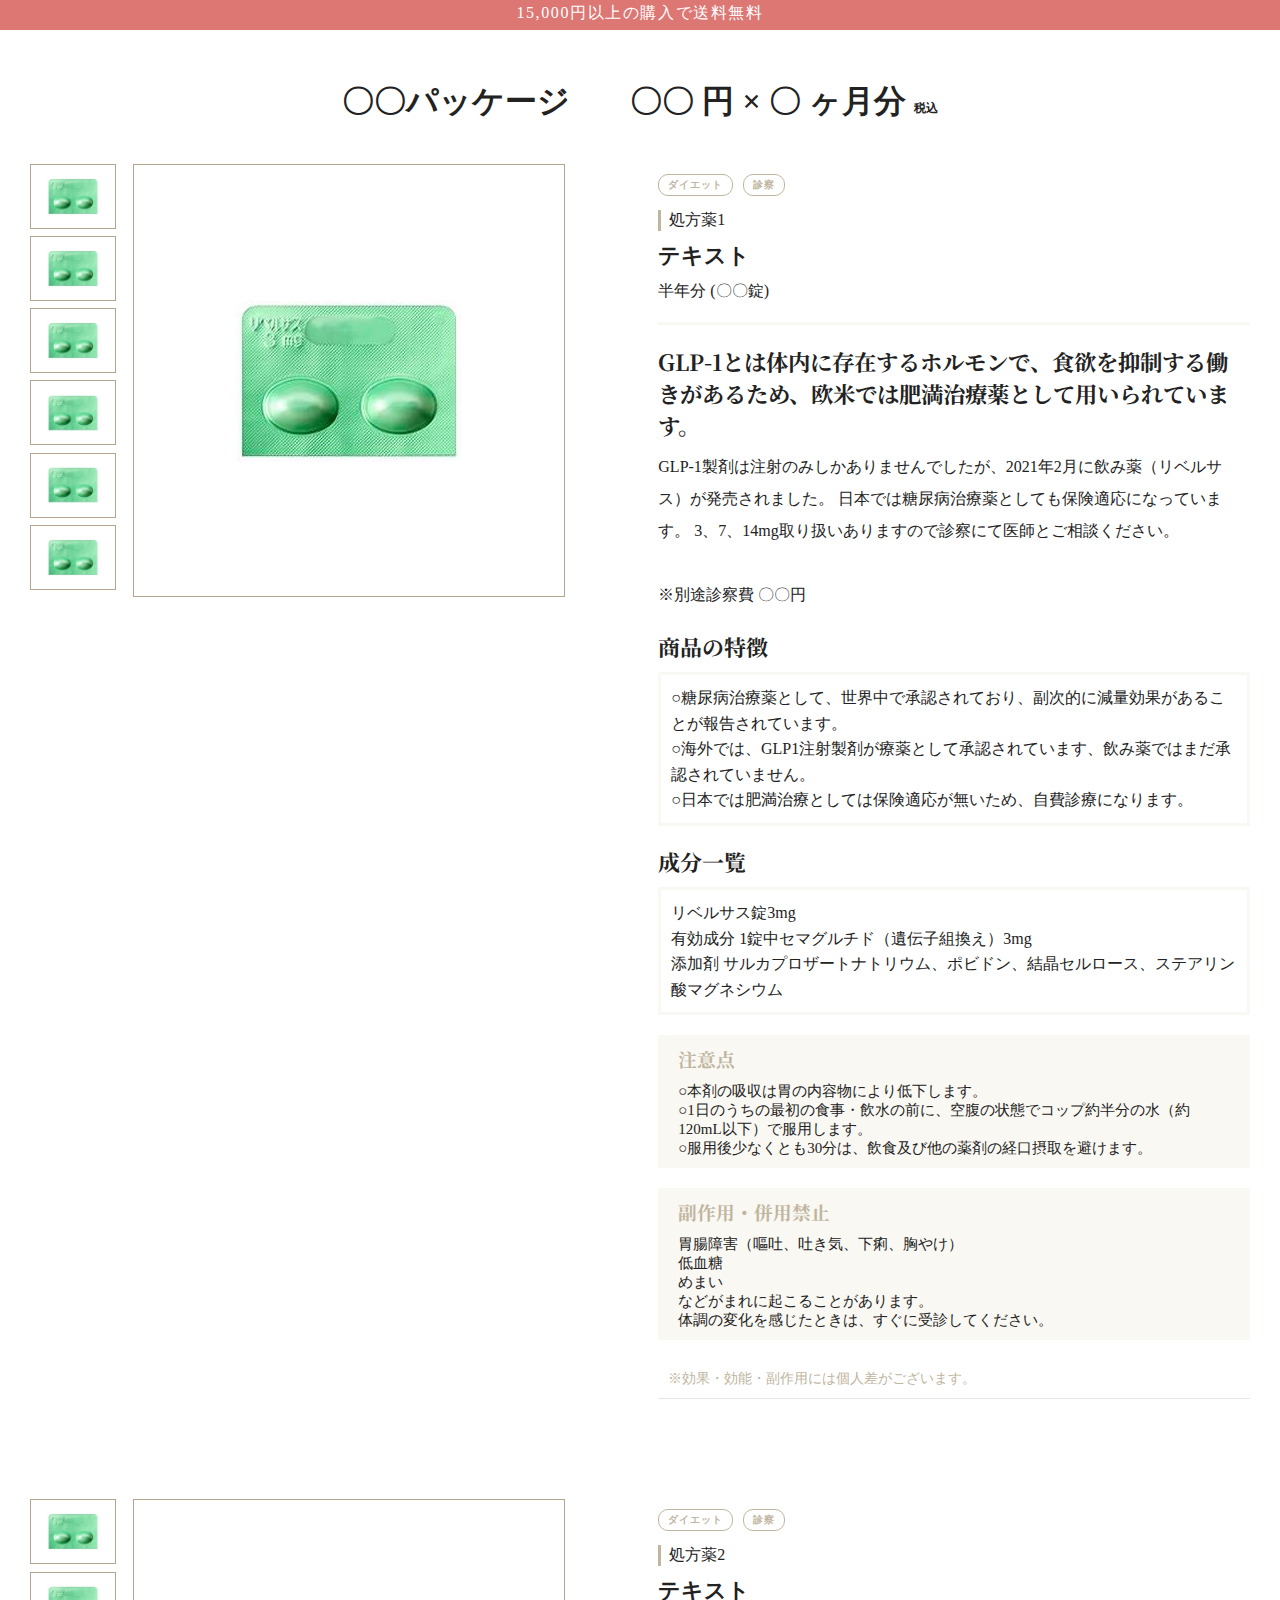
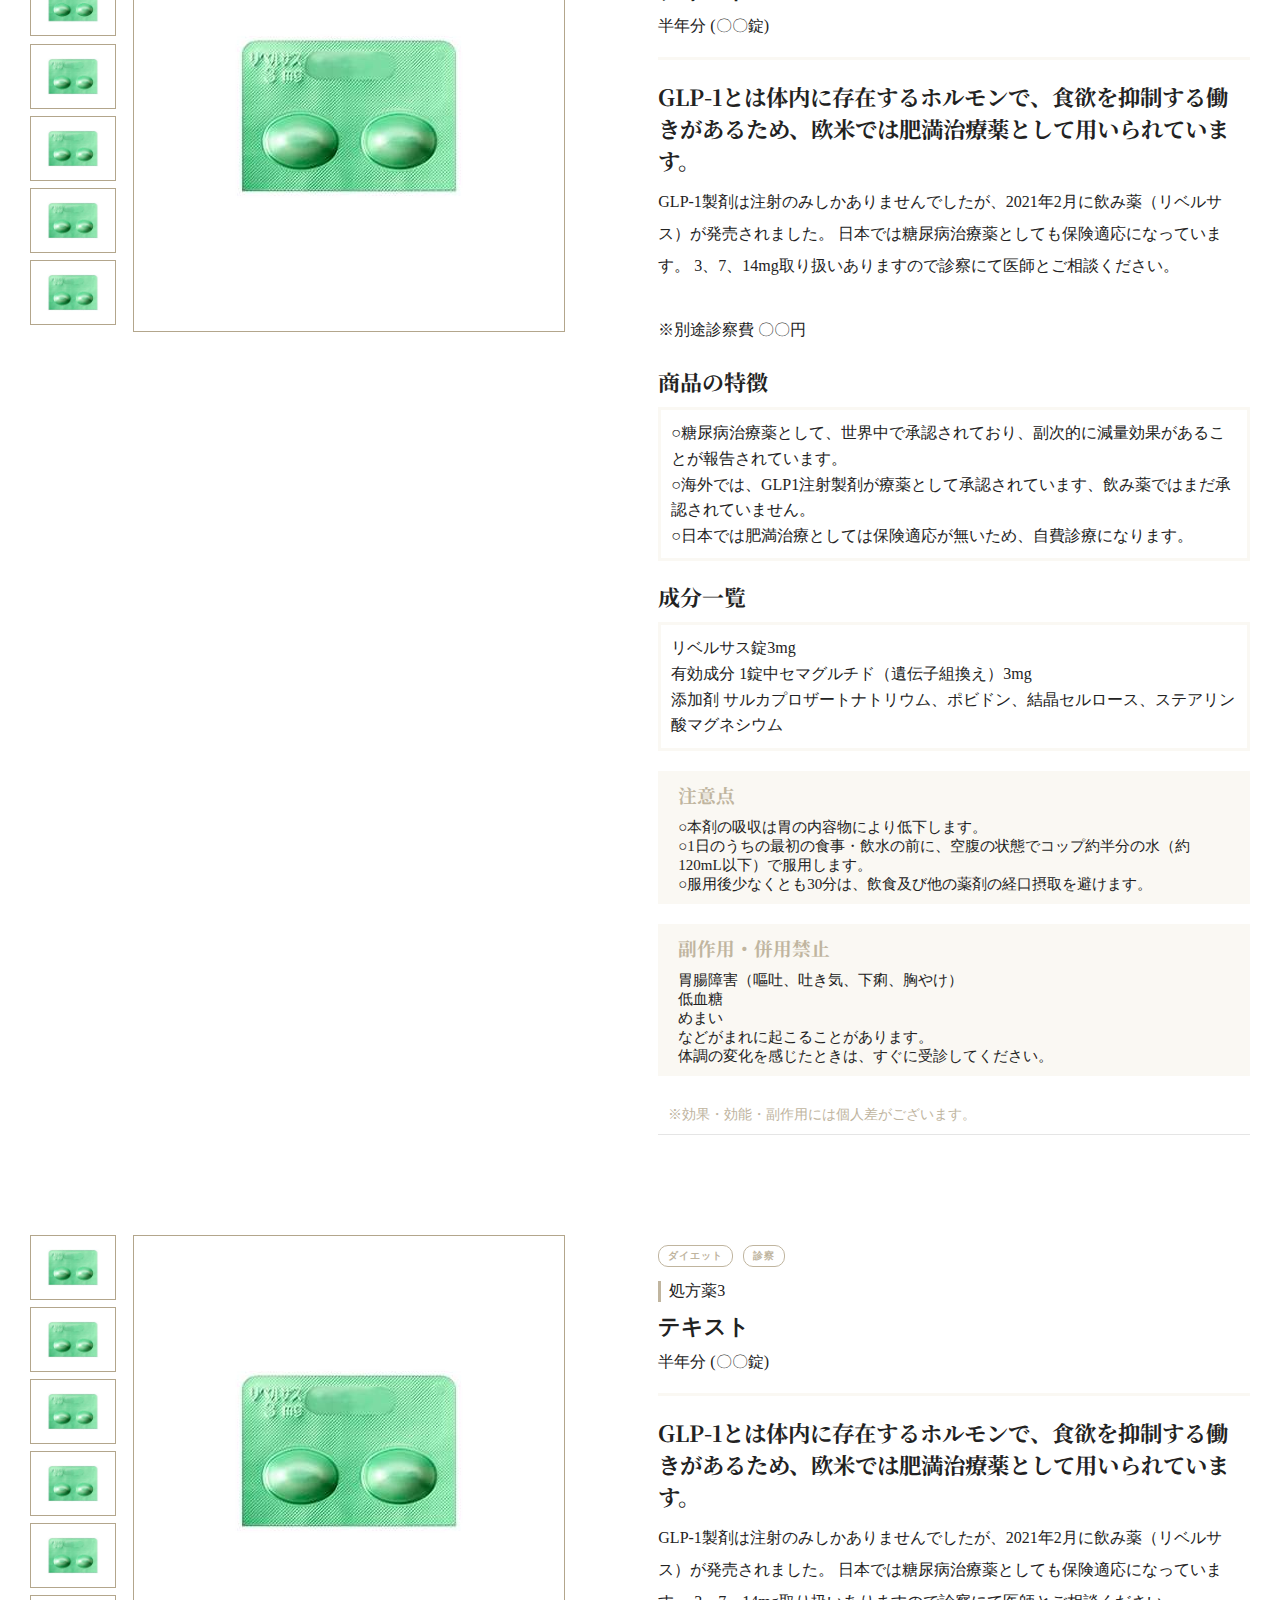
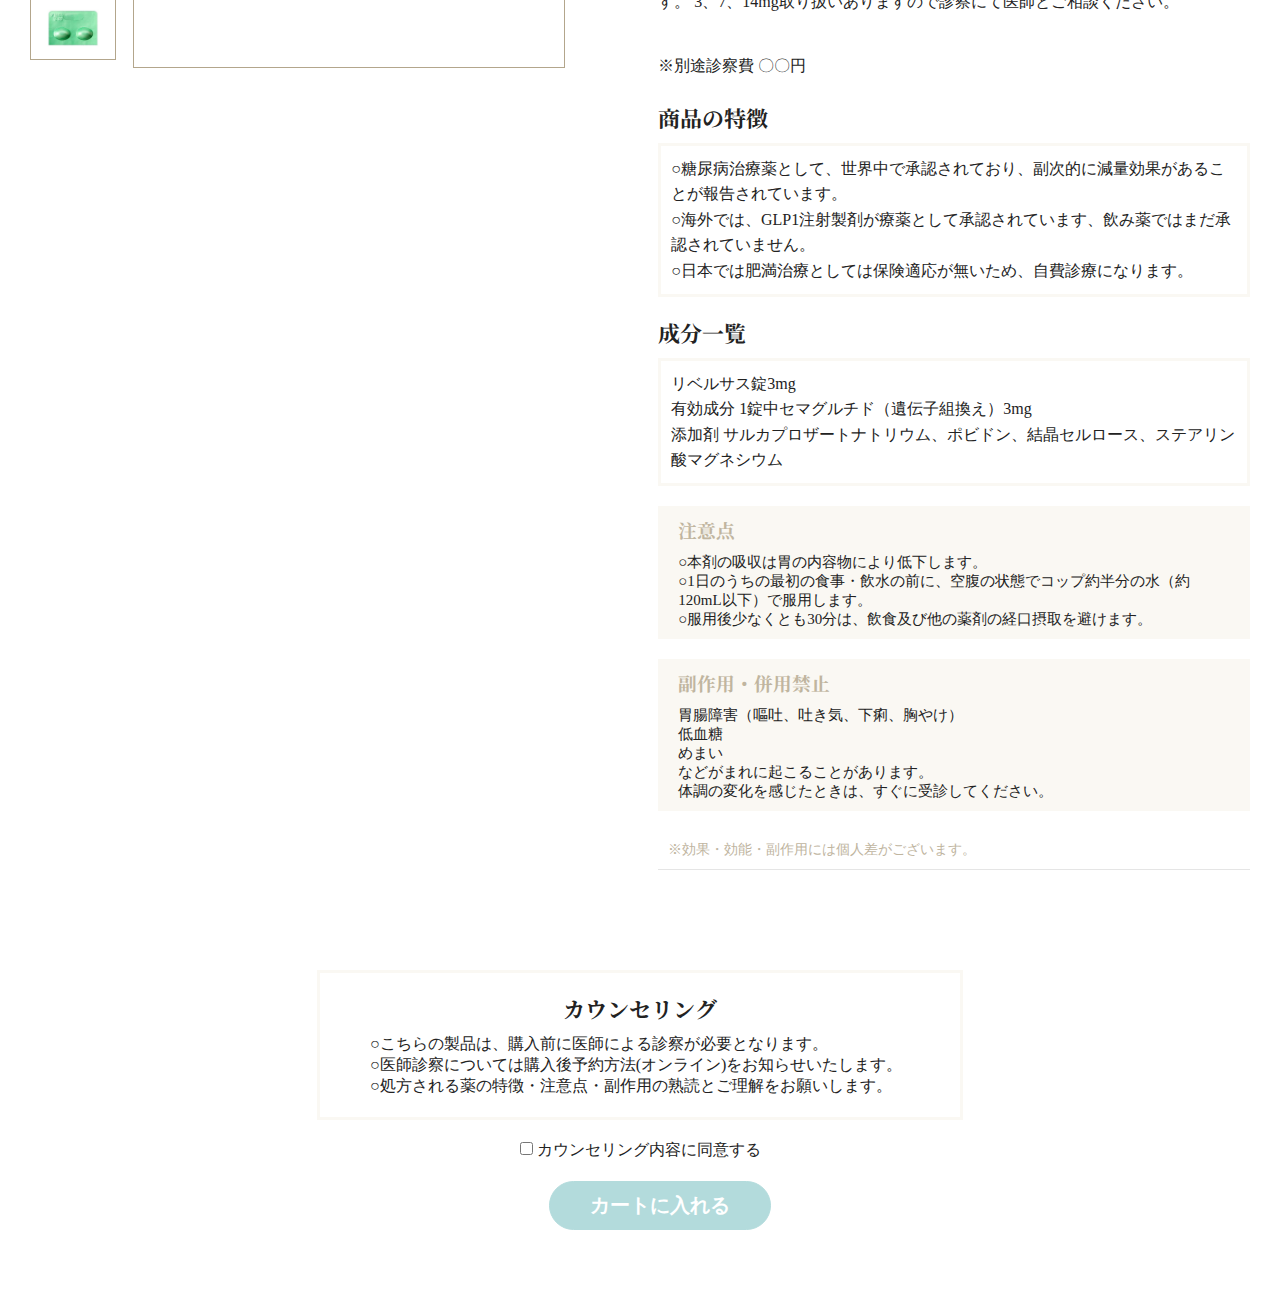
==== commit 7f93f299: "Add files via upload" ====
--- a/index.html
+++ b/index.html
@@ -186,7 +186,7 @@
                             </li>
                         </ul>
                     </div>
-                    <p class="subtitle">処方薬1</p>
+                    <p class="subtitle">処方薬2</p>
                     <h1 class="title">テキスト</h1>
                     <p class="period">半年分 (〇〇錠)</p>
                     <div class="product-desc">
@@ -297,7 +297,7 @@
                             </li>
                         </ul>
                     </div>
-                    <p class="subtitle">処方薬1</p>
+                    <p class="subtitle">処方薬3</p>
                     <h1 class="title">テキスト</h1>
                     <p class="period">半年分 (〇〇錠)</p>
                     <div class="product-desc">
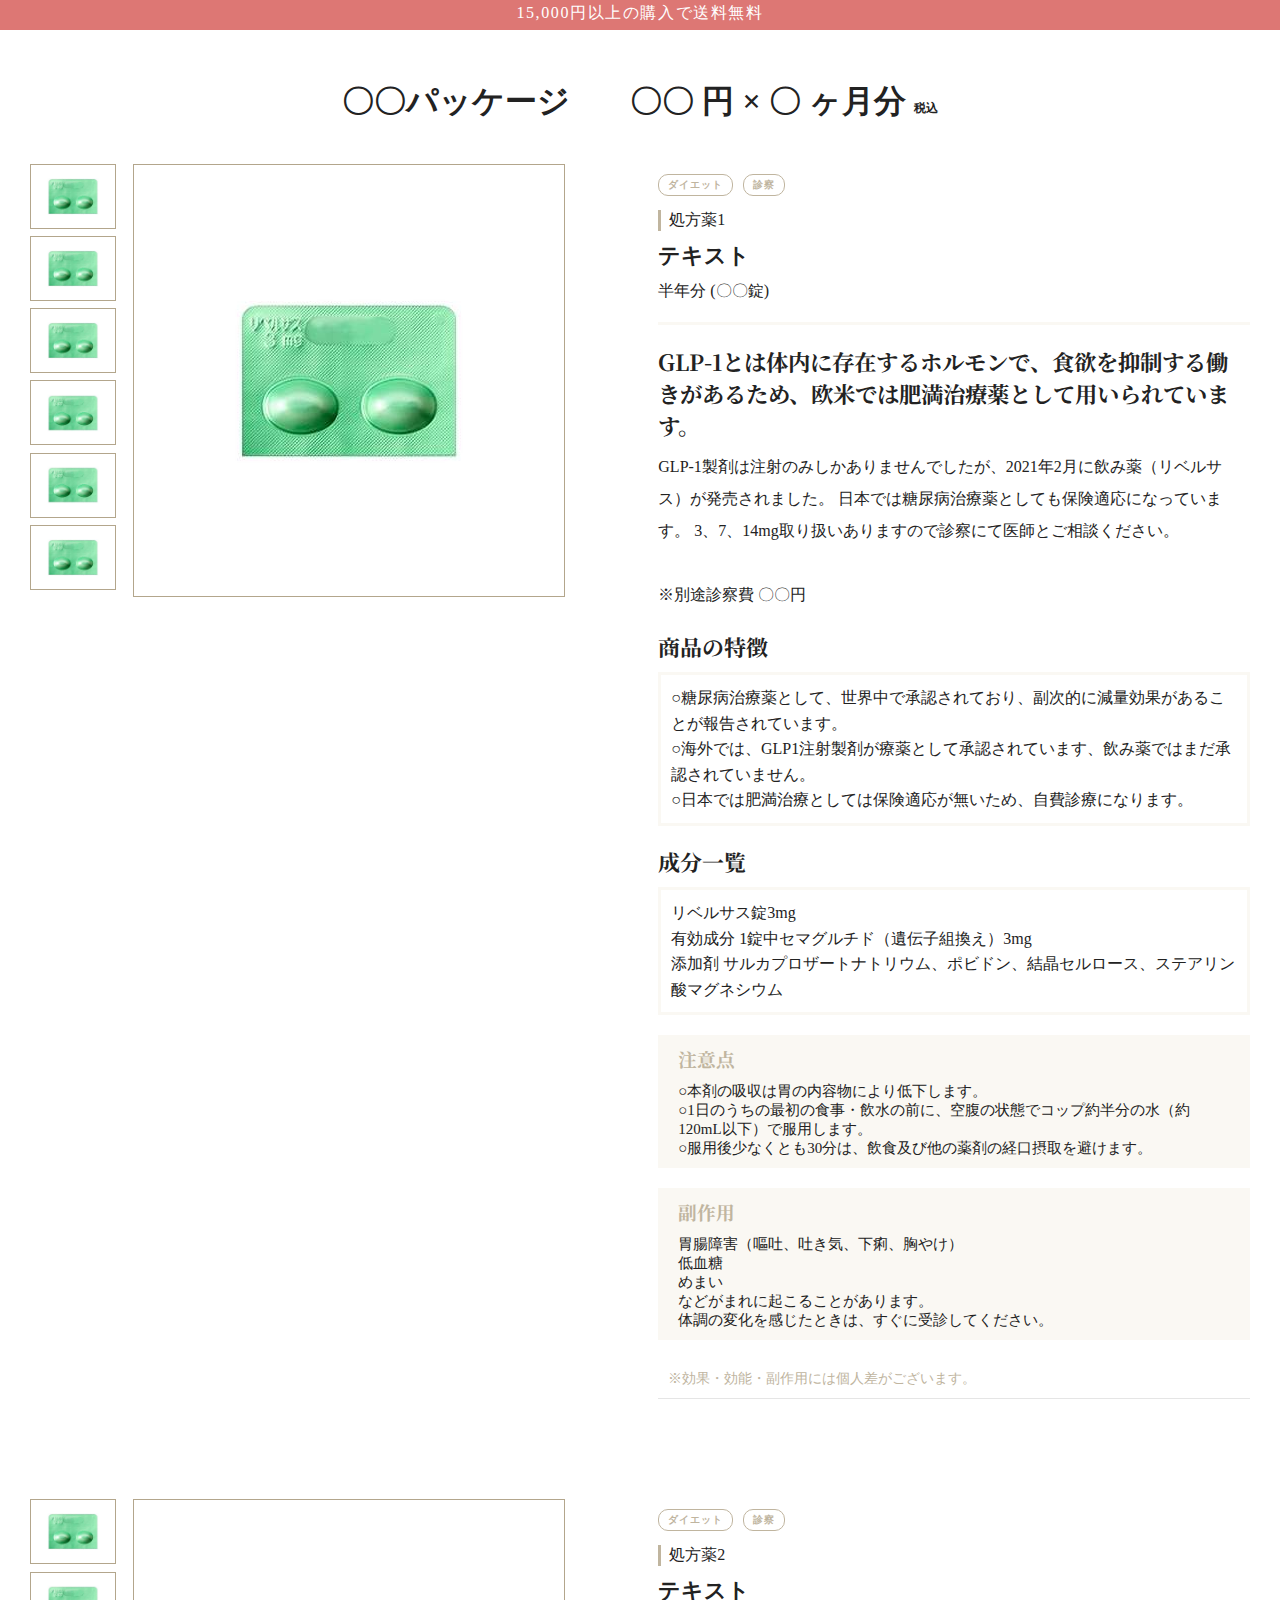
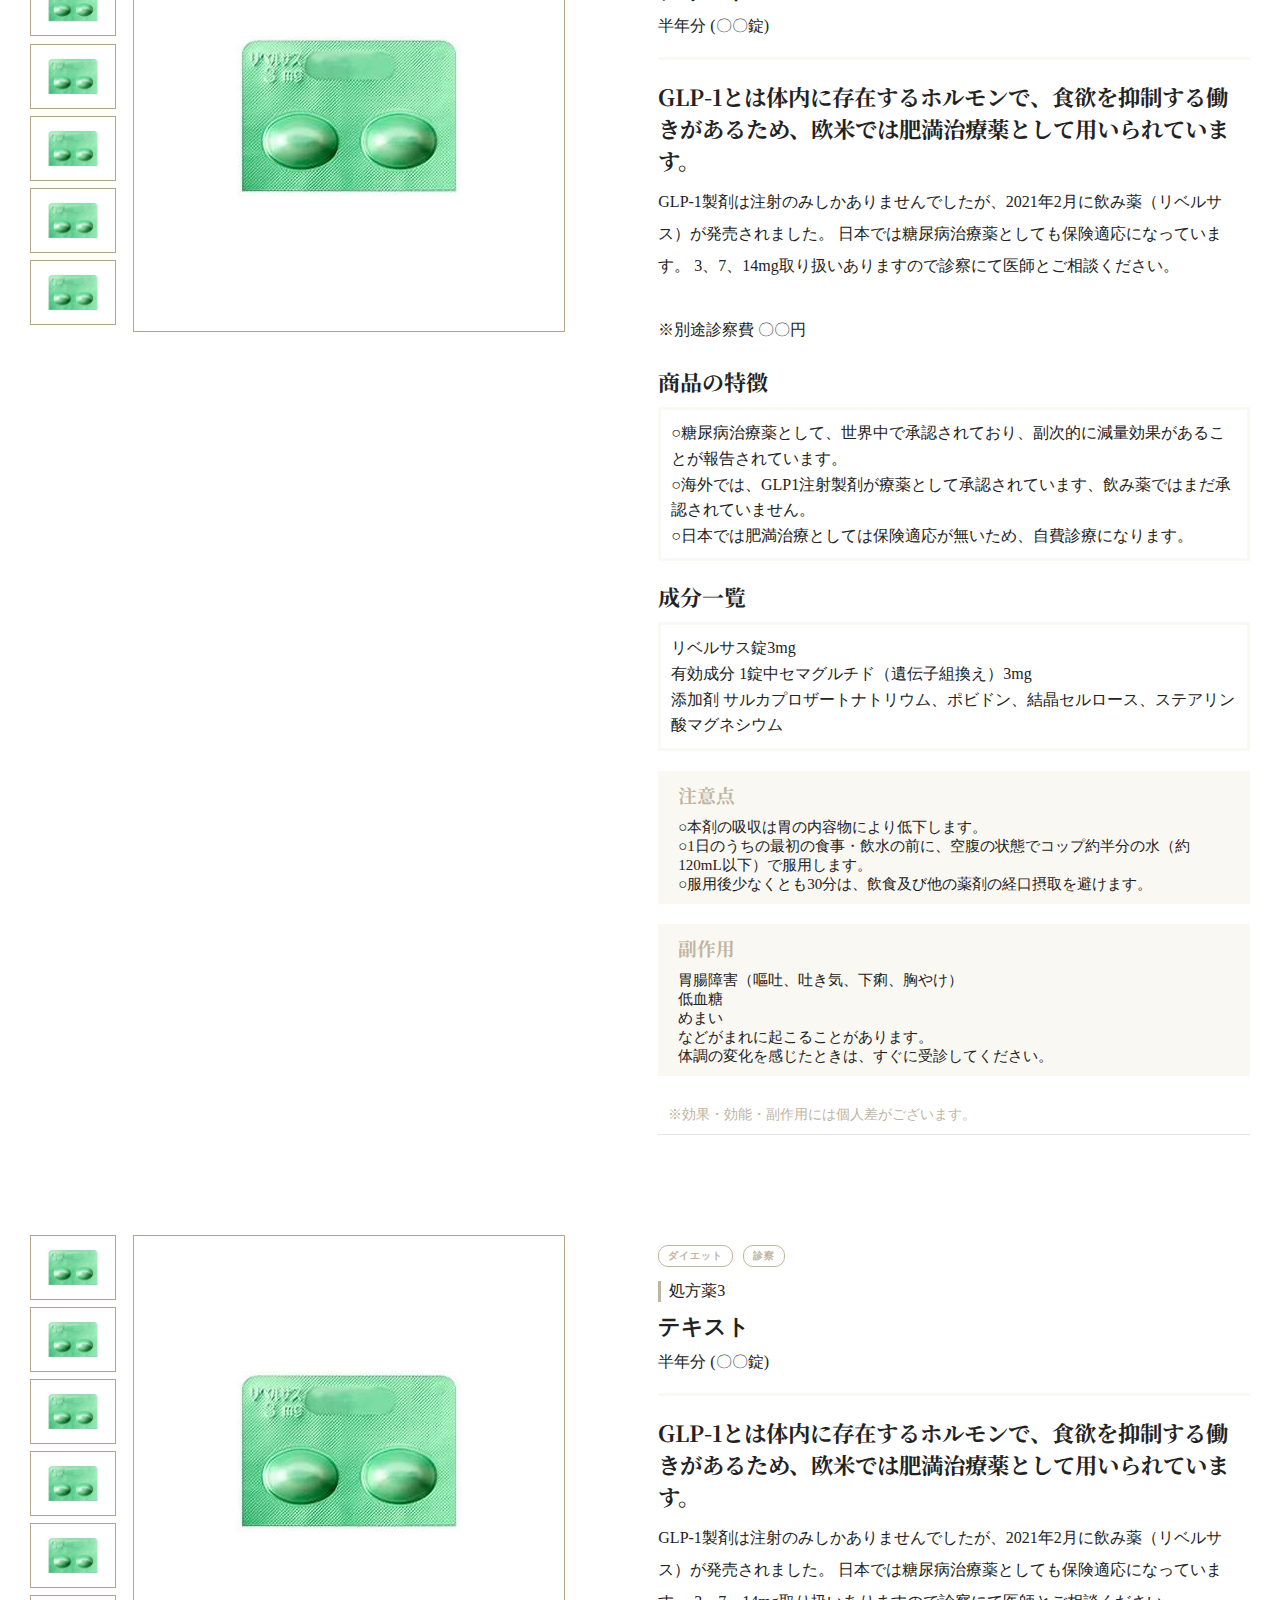
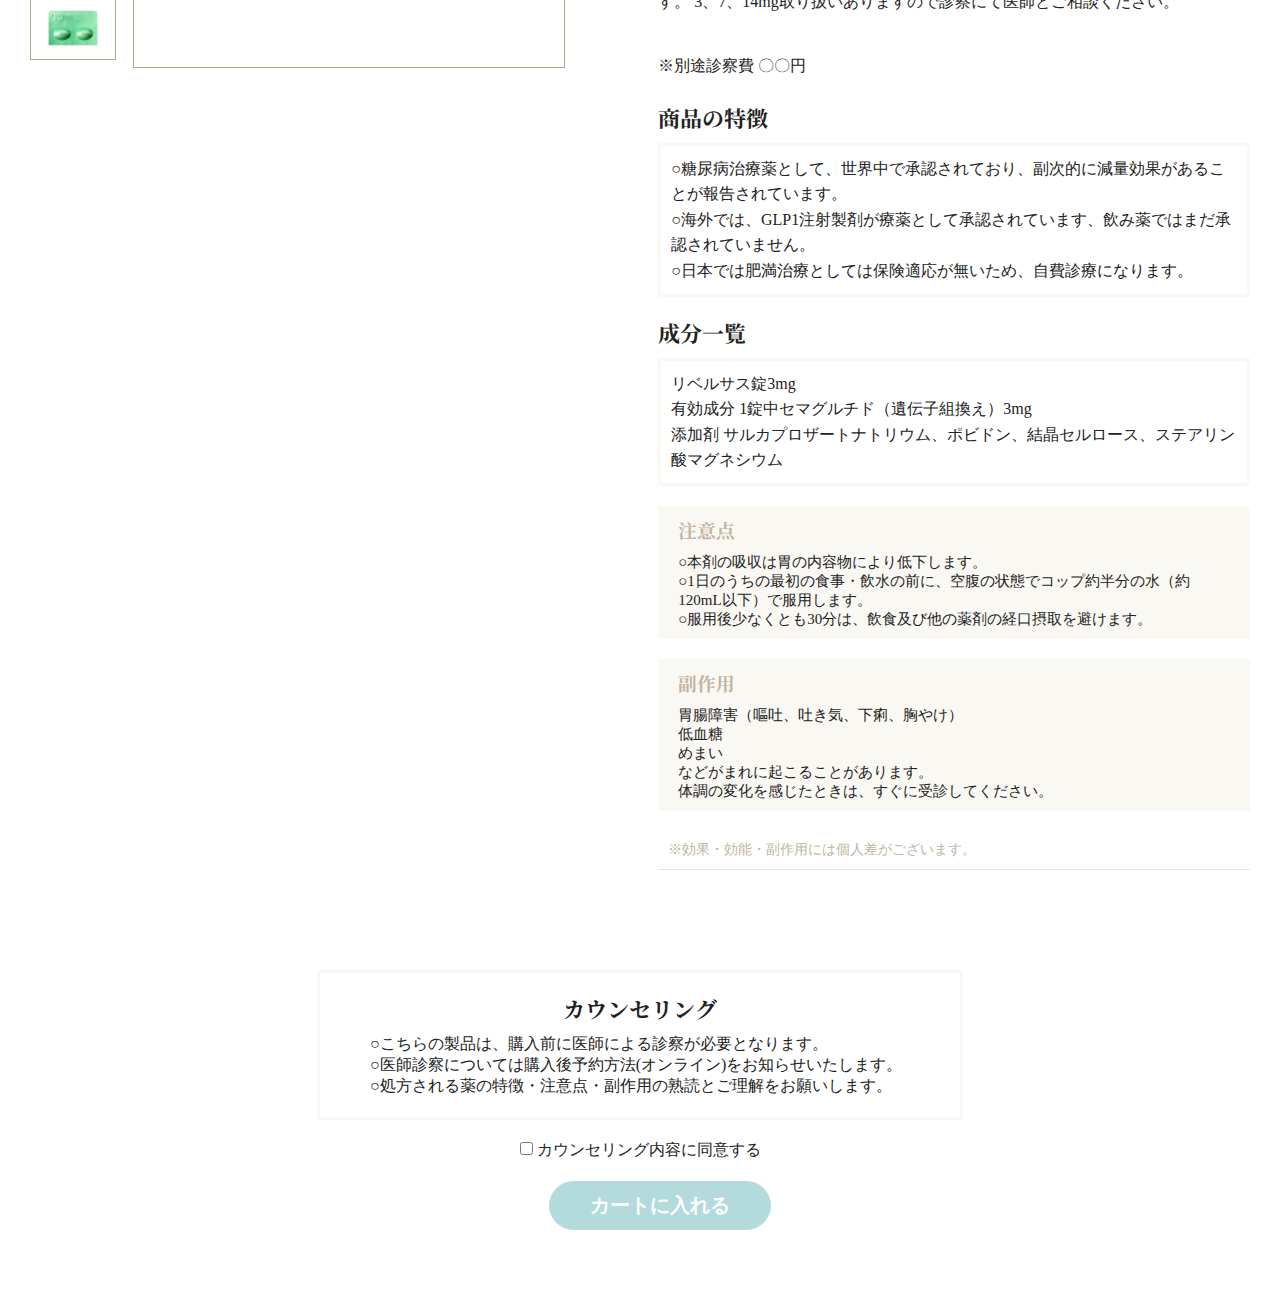
==== commit ed9769a6: "Add files via upload" ====
--- a/index.html
+++ b/index.html
@@ -115,7 +115,7 @@
                                 <p>○服用後少なくとも30分は、飲食及び他の薬剤の経口摂取を避けます。</p>
                             </div>
                             <div class="attention-box">
-                                <h3>副作用・併用禁止</h3>
+                                <h3>副作用</h3>
                                 <p>胃腸障害（嘔吐、吐き気、下痢、胸やけ）</p>
                                 <p>低血糖</p>
                                 <p>めまい</p>
@@ -226,7 +226,7 @@
                                 <p>○服用後少なくとも30分は、飲食及び他の薬剤の経口摂取を避けます。</p>
                             </div>
                             <div class="attention-box">
-                                <h3>副作用・併用禁止</h3>
+                                <h3>副作用</h3>
                                 <p>胃腸障害（嘔吐、吐き気、下痢、胸やけ）</p>
                                 <p>低血糖</p>
                                 <p>めまい</p>
@@ -337,7 +337,7 @@
                                 <p>○服用後少なくとも30分は、飲食及び他の薬剤の経口摂取を避けます。</p>
                             </div>
                             <div class="attention-box">
-                                <h3>副作用・併用禁止</h3>
+                                <h3>副作用</h3>
                                 <p>胃腸障害（嘔吐、吐き気、下痢、胸やけ）</p>
                                 <p>低血糖</p>
                                 <p>めまい</p>
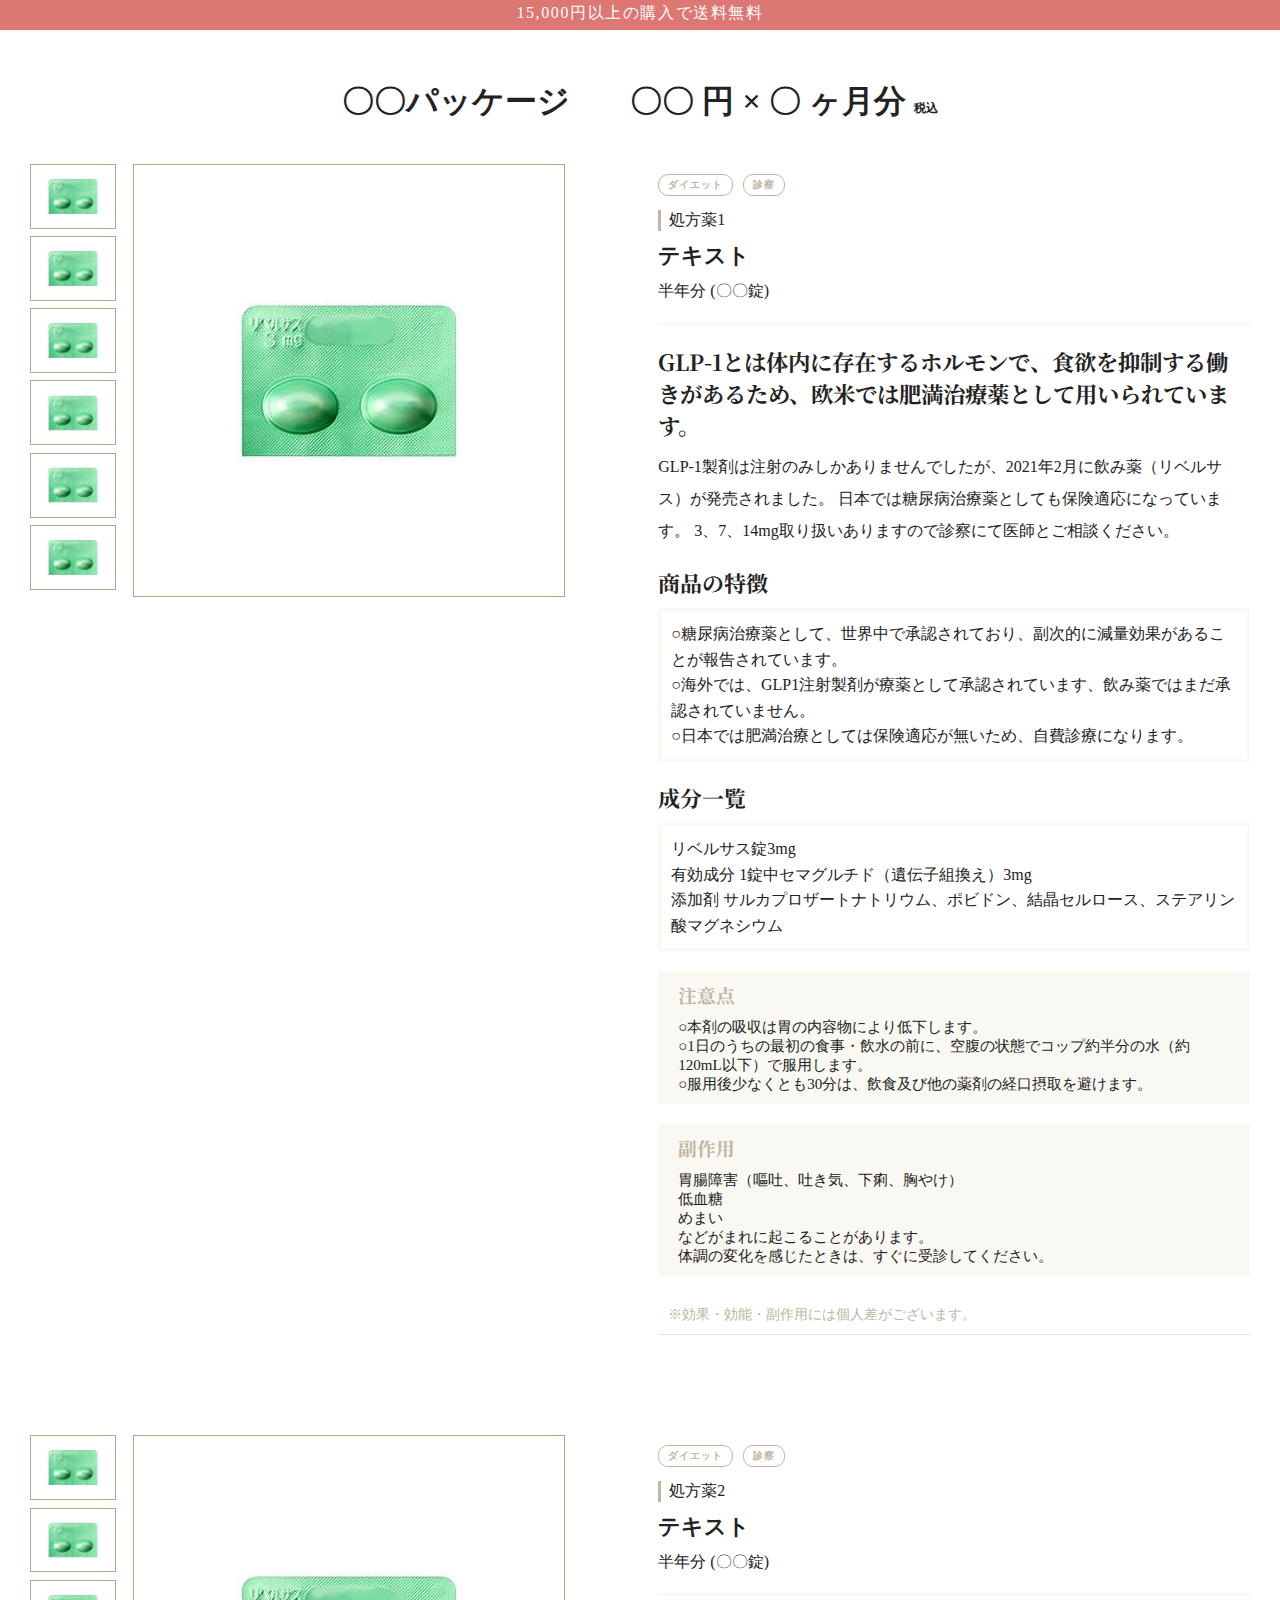
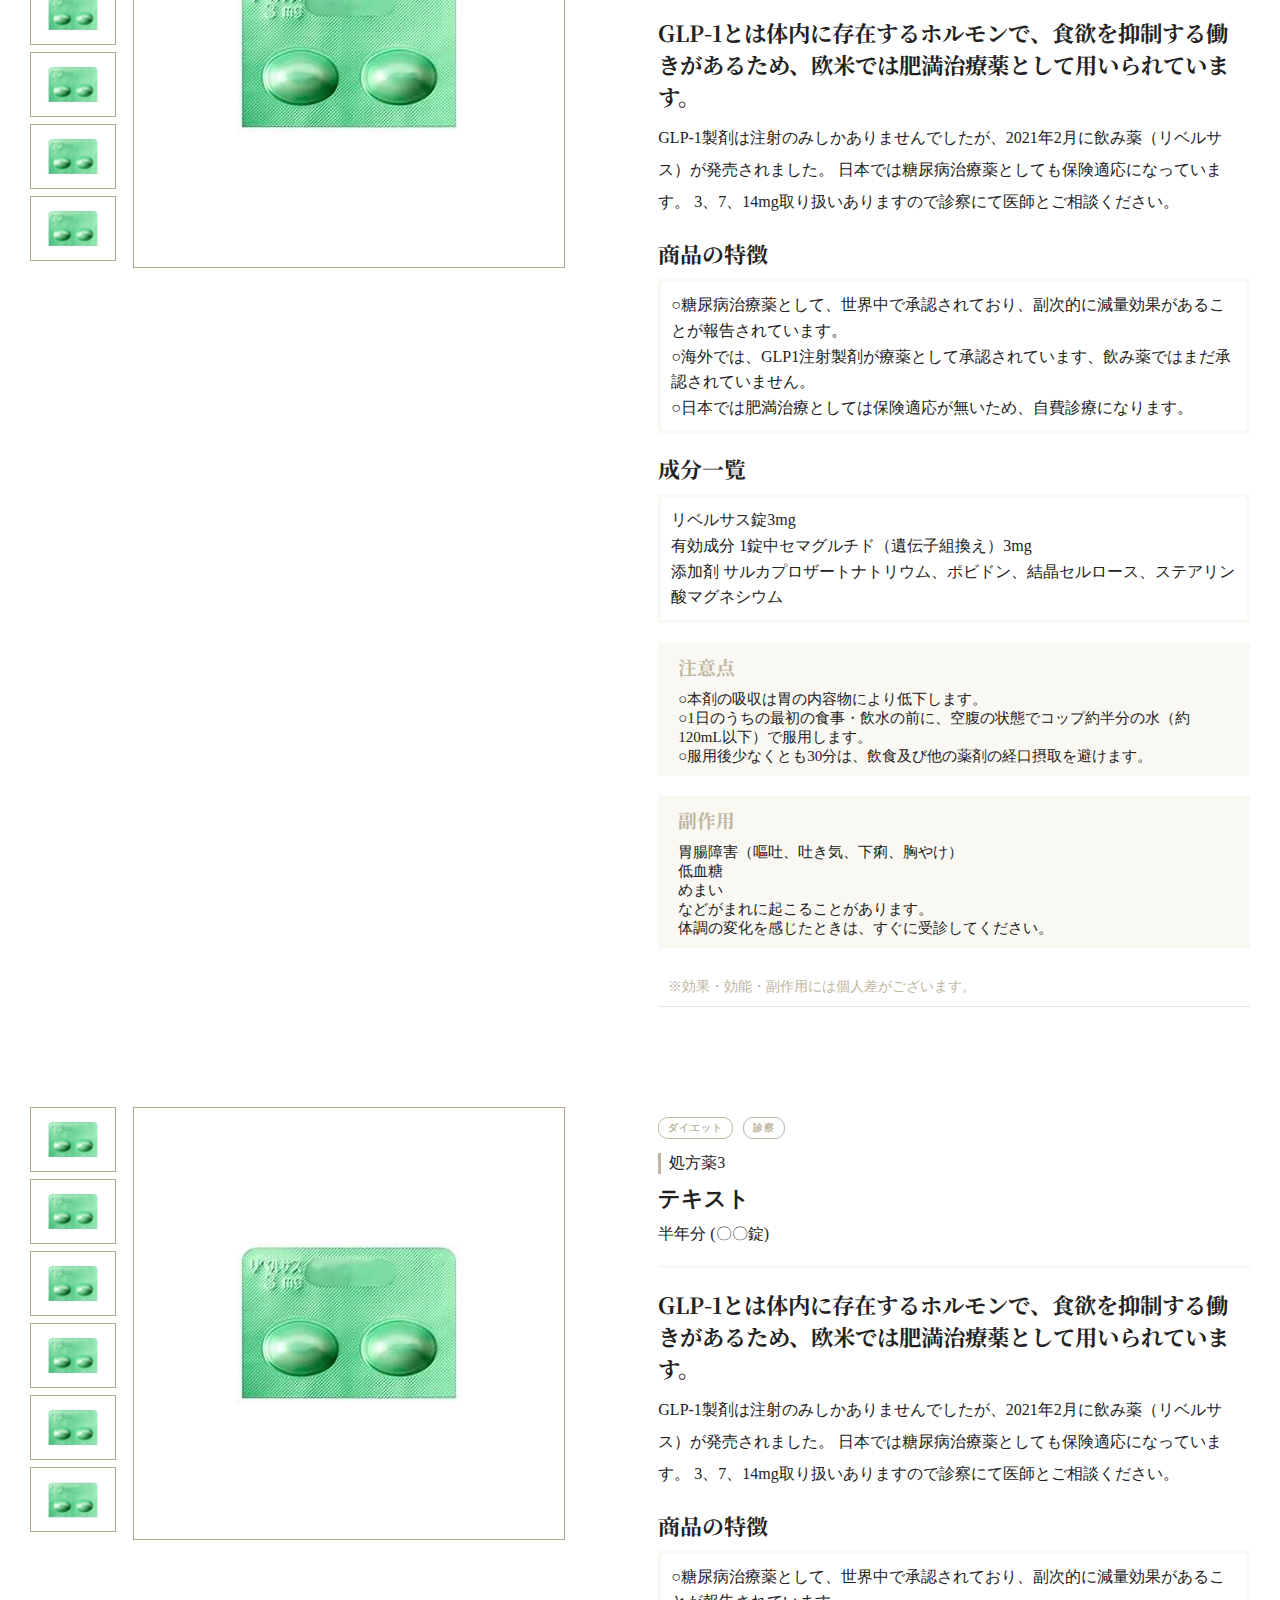
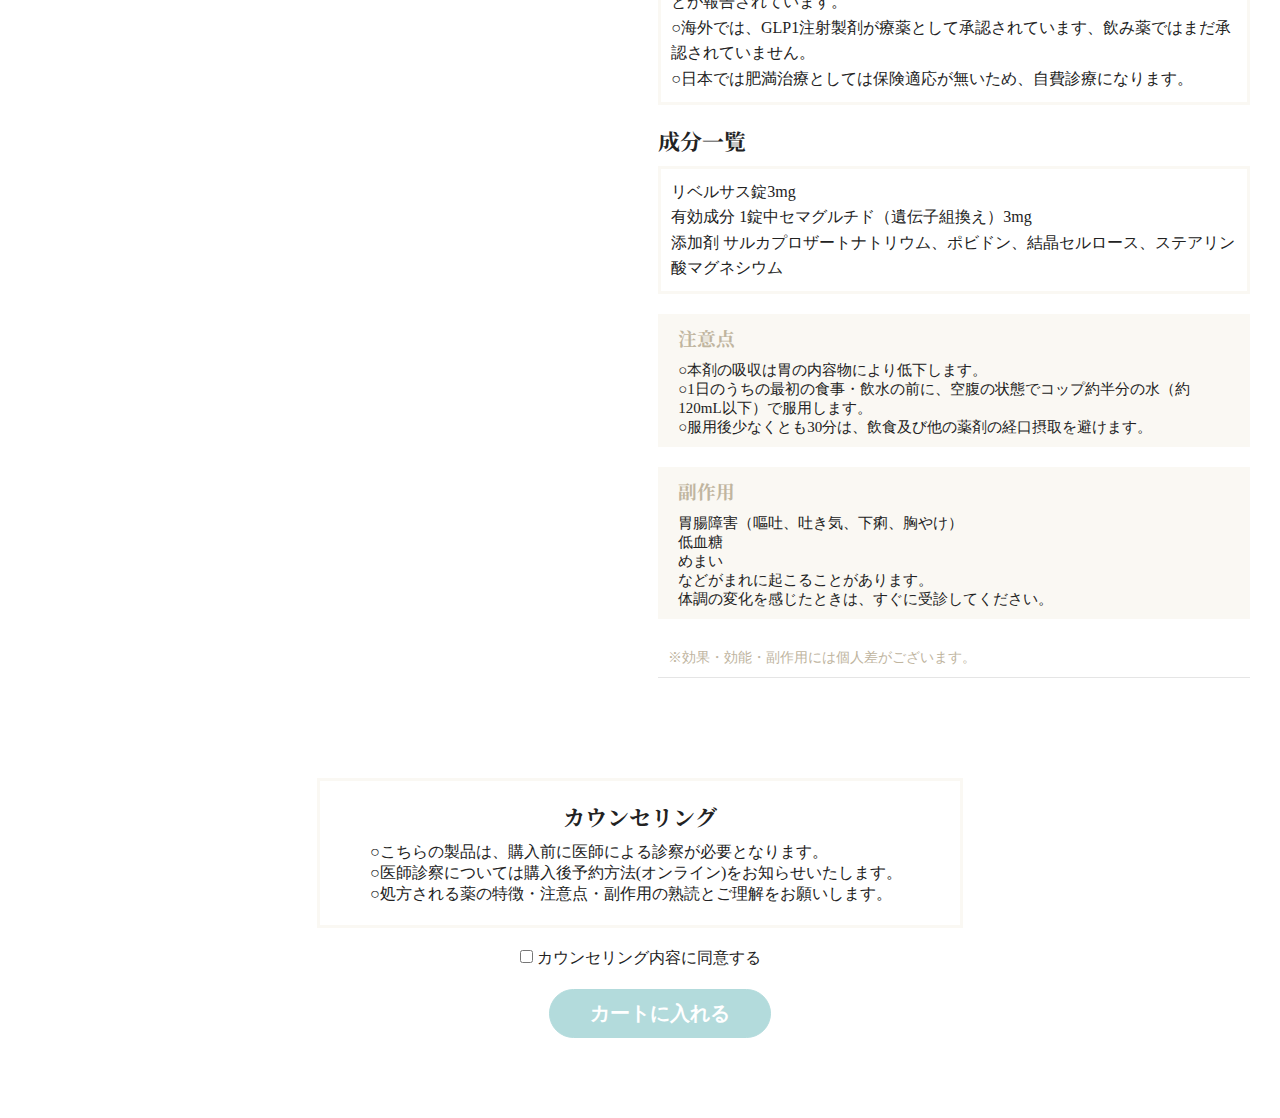
==== commit b62f9119: "Add files via upload" ====
--- a/index.html
+++ b/index.html
@@ -84,9 +84,7 @@
                         </div>
                         <div class="intro-desc">
                             <p>
-                                GLP-1製剤は注射のみしかありませんでしたが、2021年2月に飲み薬（リベルサス）が発売されました。 日本では糖尿病治療薬としても保険適応になっています。 3、7、14mg取り扱いありますので診察にて医師とご相談ください。<br>
-                                <br>
-                                ※別途診察費 〇〇円
+                                GLP-1製剤は注射のみしかありませんでしたが、2021年2月に飲み薬（リベルサス）が発売されました。 日本では糖尿病治療薬としても保険適応になっています。 3、7、14mg取り扱いありますので診察にて医師とご相談ください。
                             </p>
                         </div>
                         <div class="product-detail">
@@ -195,9 +193,7 @@
                         </div>
                         <div class="intro-desc">
                             <p>
-                                GLP-1製剤は注射のみしかありませんでしたが、2021年2月に飲み薬（リベルサス）が発売されました。 日本では糖尿病治療薬としても保険適応になっています。 3、7、14mg取り扱いありますので診察にて医師とご相談ください。<br>
-                                <br>
-                                ※別途診察費 〇〇円
+                                GLP-1製剤は注射のみしかありませんでしたが、2021年2月に飲み薬（リベルサス）が発売されました。 日本では糖尿病治療薬としても保険適応になっています。 3、7、14mg取り扱いありますので診察にて医師とご相談ください。
                             </p>
                         </div>
                         <div class="product-detail">
@@ -306,9 +302,7 @@
                         </div>
                         <div class="intro-desc">
                             <p>
-                                GLP-1製剤は注射のみしかありませんでしたが、2021年2月に飲み薬（リベルサス）が発売されました。 日本では糖尿病治療薬としても保険適応になっています。 3、7、14mg取り扱いありますので診察にて医師とご相談ください。<br>
-                                <br>
-                                ※別途診察費 〇〇円
+                                GLP-1製剤は注射のみしかありませんでしたが、2021年2月に飲み薬（リベルサス）が発売されました。 日本では糖尿病治療薬としても保険適応になっています。 3、7、14mg取り扱いありますので診察にて医師とご相談ください。
                             </p>
                         </div>
                         <div class="product-detail">
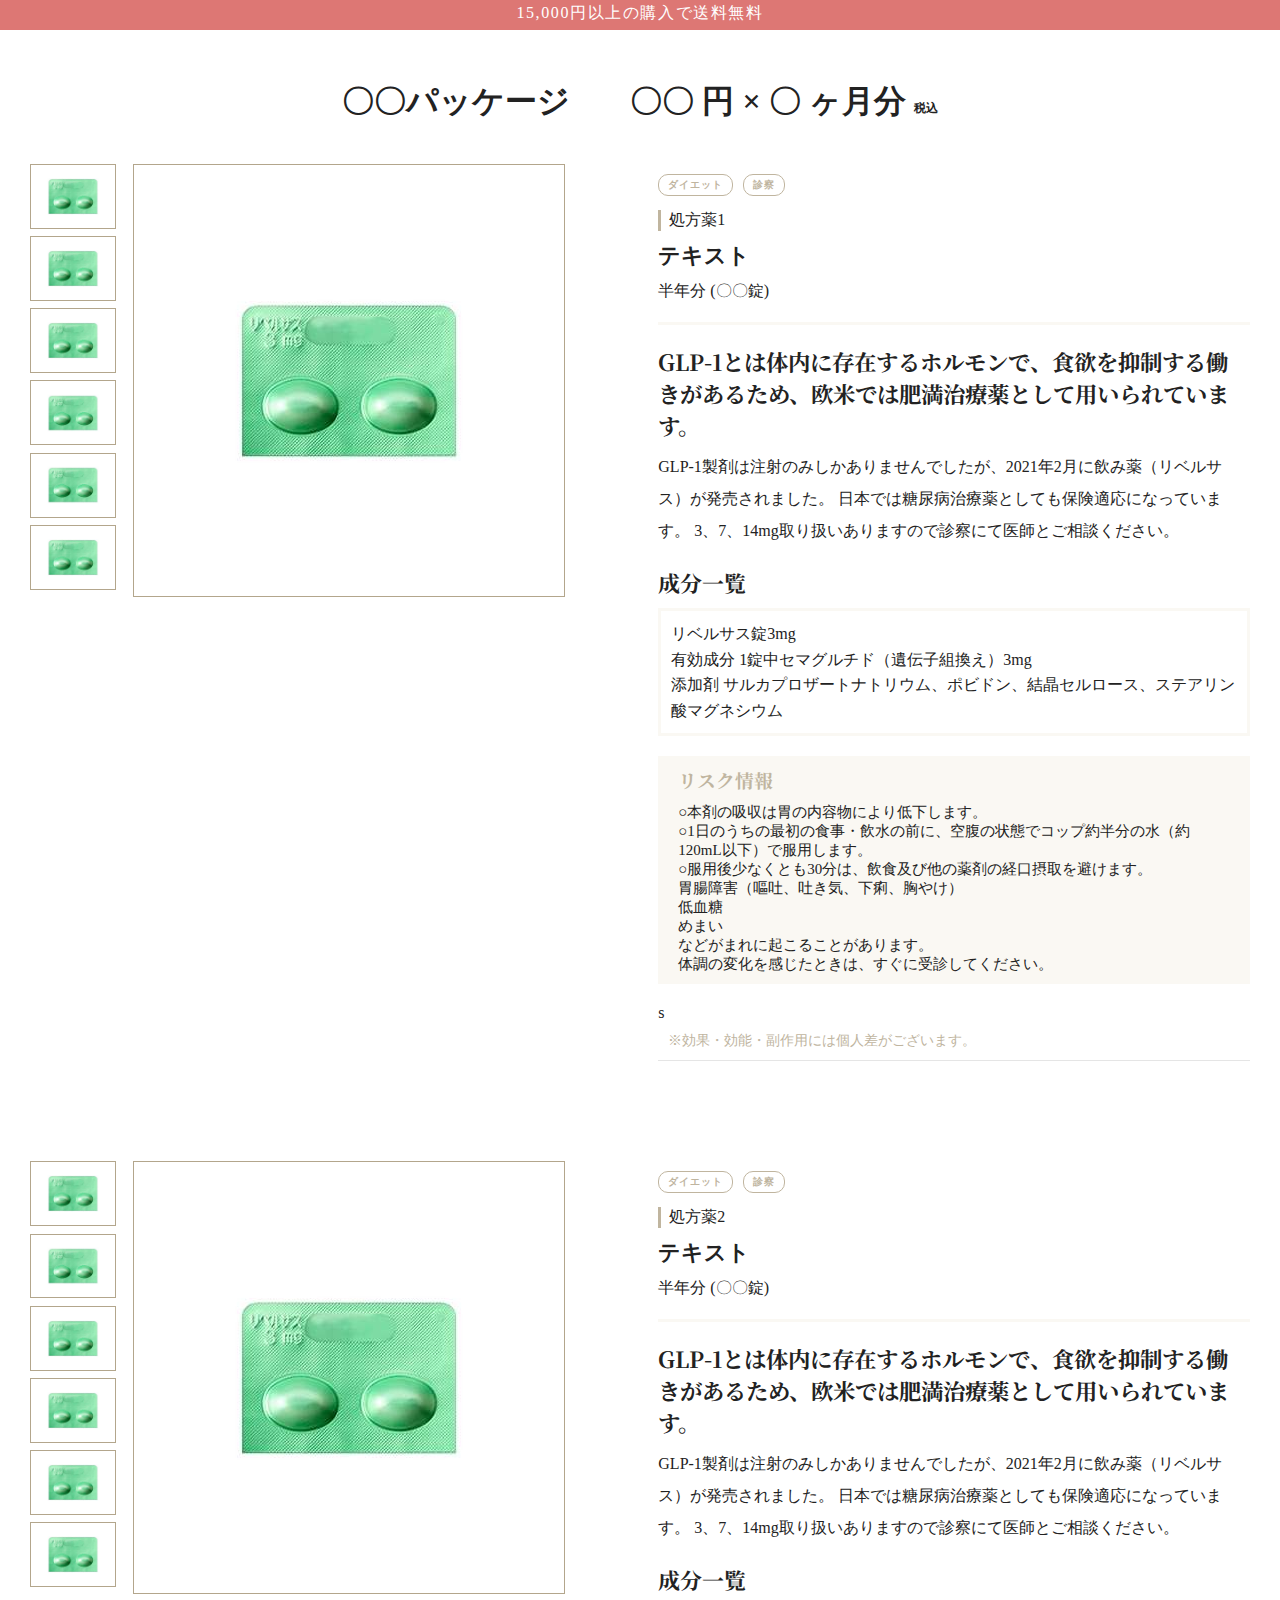
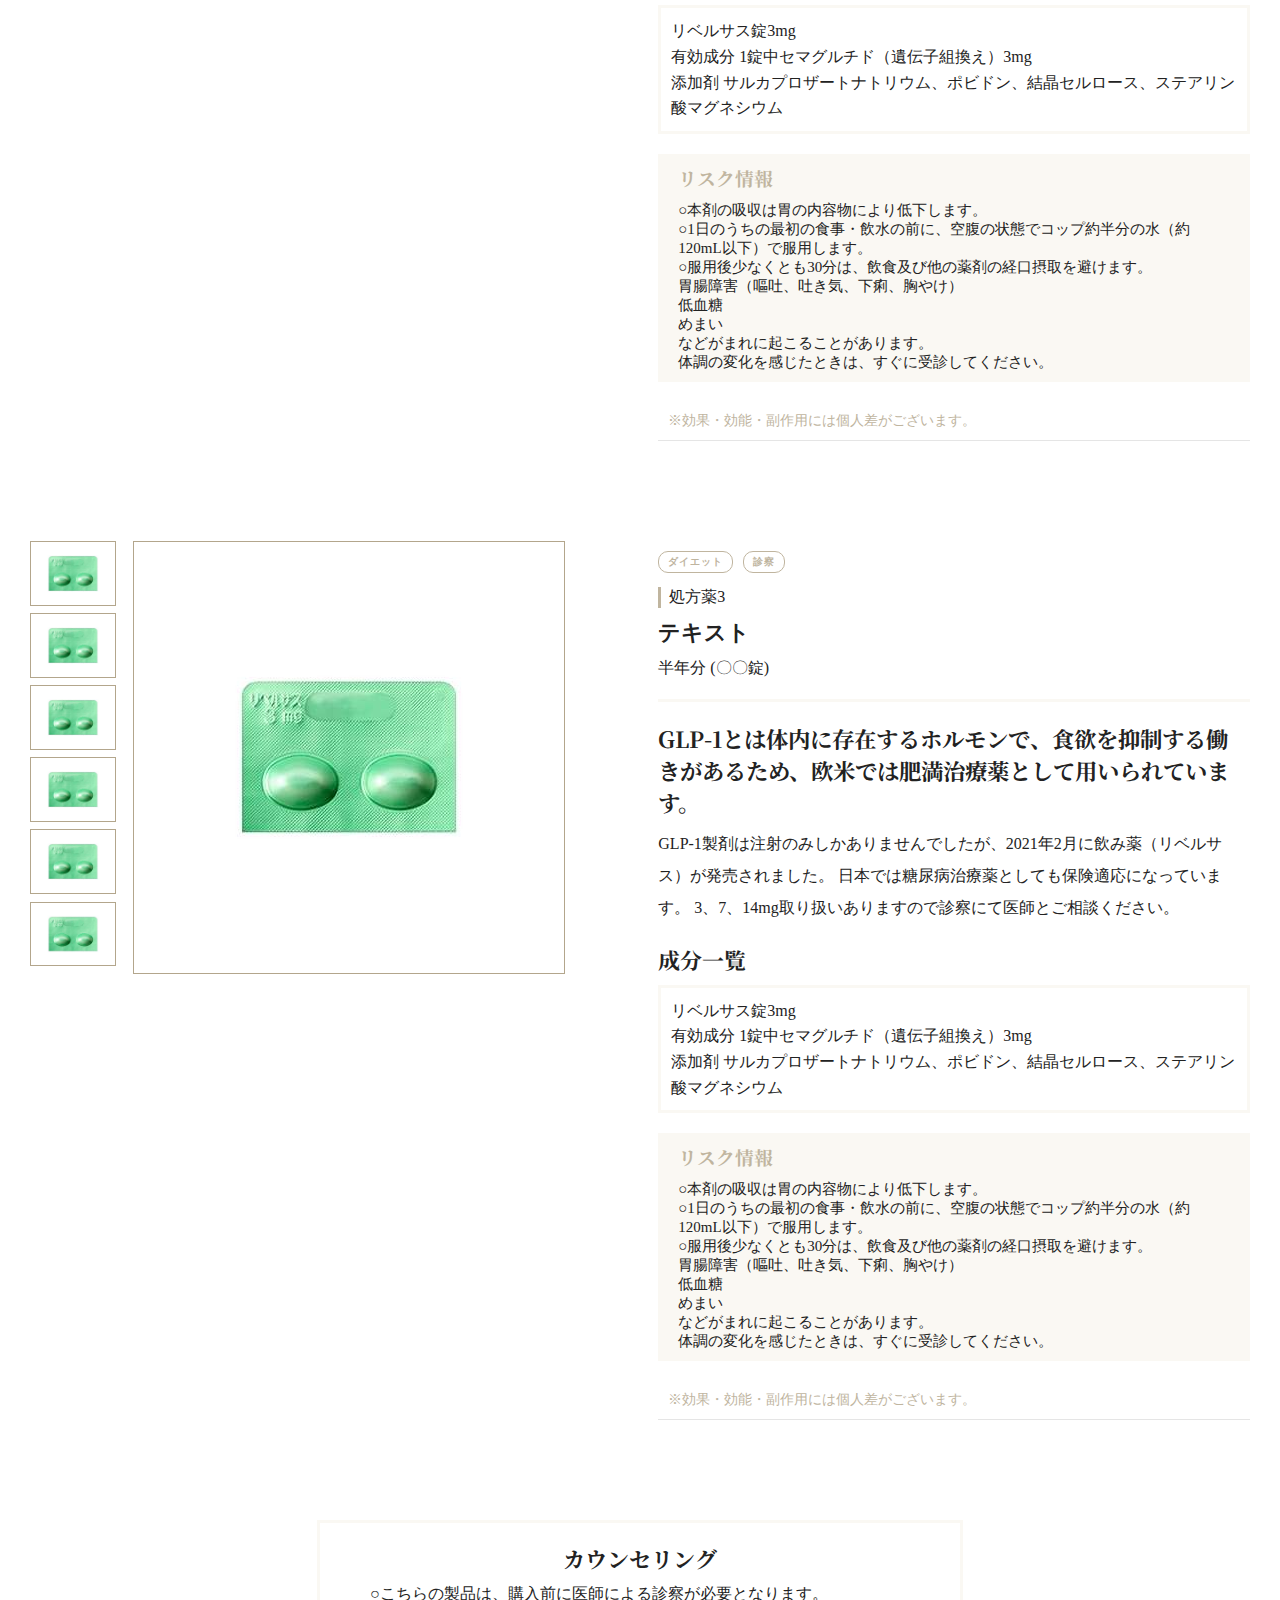
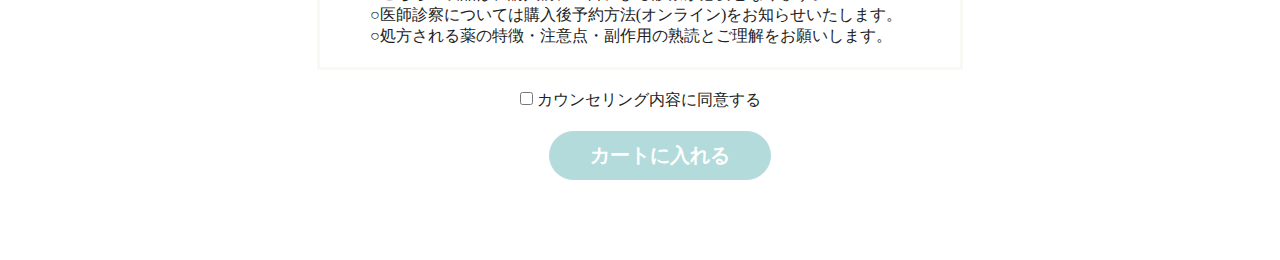
==== commit f24b2a60: "Add files via upload" ====
--- a/index.html
+++ b/index.html
@@ -88,14 +88,14 @@
                             </p>
                         </div>
                         <div class="product-detail">
-                            <div class="detail-box">
+                            <!-- <div class="detail-box">
                                 <h3>商品の特徴</h3>
                                 <div class="detail-desc">
                                     <p>○糖尿病治療薬として、世界中で承認されており、副次的に減量効果があることが報告されています。</p>
                                     <p>○海外では、GLP1注射製剤が療薬として承認されています、飲み薬ではまだ承認されていません。</p>
                                     <p>○日本では肥満治療としては保険適応が無いため、自費診療になります。</p>
                                 </div>
-                            </div>
+                            </div> -->
                             <div class="detail-box">
                                 <h3>成分一覧</h3>
                                 <div class="detail-desc">
@@ -107,12 +107,18 @@
                         </div>
                         <div class="product-attentions">
                             <div class="attention-box">
-                                <h3>注意点</h3>
+                                <h3>リスク情報</h3>
                                 <p>○本剤の吸収は胃の内容物により低下します。</p>
                                 <p>○1日のうちの最初の食事・飲水の前に、空腹の状態でコップ約半分の水（約120mL以下）で服用します。</p>
                                 <p>○服用後少なくとも30分は、飲食及び他の薬剤の経口摂取を避けます。</p>
-                            </div>
-                            <div class="attention-box">
+                                <p>胃腸障害（嘔吐、吐き気、下痢、胸やけ）</p>
+                                <p>低血糖</p>
+                                <p>めまい</p>
+                                <p>などがまれに起こることがあります。<br>
+                                    体調の変化を感じたときは、すぐに受診してください。
+                                </p>
+                            </div>
+                            <!-- <div class="attention-box">
                                 <h3>副作用</h3>
                                 <p>胃腸障害（嘔吐、吐き気、下痢、胸やけ）</p>
                                 <p>低血糖</p>
@@ -120,7 +126,7 @@
                                 <p>などがまれに起こることがあります。<br>
                                     体調の変化を感じたときは、すぐに受診してください。
                                 </p>
-                            </div>
+                            </div> -->s
                         </div>
                         <p class="attention-phrase">※効果・効能・副作用には個人差がございます。</p>
                         <!-- <div class="re-price">
@@ -197,14 +203,14 @@
                             </p>
                         </div>
                         <div class="product-detail">
-                            <div class="detail-box">
+                            <!-- <div class="detail-box">
                                 <h3>商品の特徴</h3>
                                 <div class="detail-desc">
                                     <p>○糖尿病治療薬として、世界中で承認されており、副次的に減量効果があることが報告されています。</p>
                                     <p>○海外では、GLP1注射製剤が療薬として承認されています、飲み薬ではまだ承認されていません。</p>
                                     <p>○日本では肥満治療としては保険適応が無いため、自費診療になります。</p>
                                 </div>
-                            </div>
+                            </div> -->
                             <div class="detail-box">
                                 <h3>成分一覧</h3>
                                 <div class="detail-desc">
@@ -216,12 +222,18 @@
                         </div>
                         <div class="product-attentions">
                             <div class="attention-box">
-                                <h3>注意点</h3>
+                                <h3>リスク情報</h3>
                                 <p>○本剤の吸収は胃の内容物により低下します。</p>
                                 <p>○1日のうちの最初の食事・飲水の前に、空腹の状態でコップ約半分の水（約120mL以下）で服用します。</p>
                                 <p>○服用後少なくとも30分は、飲食及び他の薬剤の経口摂取を避けます。</p>
-                            </div>
-                            <div class="attention-box">
+                                <p>胃腸障害（嘔吐、吐き気、下痢、胸やけ）</p>
+                                <p>低血糖</p>
+                                <p>めまい</p>
+                                <p>などがまれに起こることがあります。<br>
+                                    体調の変化を感じたときは、すぐに受診してください。
+                                </p>
+                            </div>
+                            <!-- <div class="attention-box">
                                 <h3>副作用</h3>
                                 <p>胃腸障害（嘔吐、吐き気、下痢、胸やけ）</p>
                                 <p>低血糖</p>
@@ -229,7 +241,7 @@
                                 <p>などがまれに起こることがあります。<br>
                                     体調の変化を感じたときは、すぐに受診してください。
                                 </p>
-                            </div>
+                            </div> -->
                         </div>
                         <p class="attention-phrase">※効果・効能・副作用には個人差がございます。</p>
                         <!-- <div class="re-price">
@@ -306,14 +318,14 @@
                             </p>
                         </div>
                         <div class="product-detail">
-                            <div class="detail-box">
+                            <!-- <div class="detail-box">
                                 <h3>商品の特徴</h3>
                                 <div class="detail-desc">
                                     <p>○糖尿病治療薬として、世界中で承認されており、副次的に減量効果があることが報告されています。</p>
                                     <p>○海外では、GLP1注射製剤が療薬として承認されています、飲み薬ではまだ承認されていません。</p>
                                     <p>○日本では肥満治療としては保険適応が無いため、自費診療になります。</p>
                                 </div>
-                            </div>
+                            </div> -->
                             <div class="detail-box">
                                 <h3>成分一覧</h3>
                                 <div class="detail-desc">
@@ -325,12 +337,18 @@
                         </div>
                         <div class="product-attentions">
                             <div class="attention-box">
-                                <h3>注意点</h3>
+                                <h3>リスク情報</h3>
                                 <p>○本剤の吸収は胃の内容物により低下します。</p>
                                 <p>○1日のうちの最初の食事・飲水の前に、空腹の状態でコップ約半分の水（約120mL以下）で服用します。</p>
                                 <p>○服用後少なくとも30分は、飲食及び他の薬剤の経口摂取を避けます。</p>
-                            </div>
-                            <div class="attention-box">
+                                <p>胃腸障害（嘔吐、吐き気、下痢、胸やけ）</p>
+                                <p>低血糖</p>
+                                <p>めまい</p>
+                                <p>などがまれに起こることがあります。<br>
+                                    体調の変化を感じたときは、すぐに受診してください。
+                                </p>
+                            </div>
+                            <!-- <div class="attention-box">
                                 <h3>副作用</h3>
                                 <p>胃腸障害（嘔吐、吐き気、下痢、胸やけ）</p>
                                 <p>低血糖</p>
@@ -338,7 +356,7 @@
                                 <p>などがまれに起こることがあります。<br>
                                     体調の変化を感じたときは、すぐに受診してください。
                                 </p>
-                            </div>
+                            </div> -->
                         </div>
                         <p class="attention-phrase">※効果・効能・副作用には個人差がございます。</p>
                         <!-- <div class="re-price">
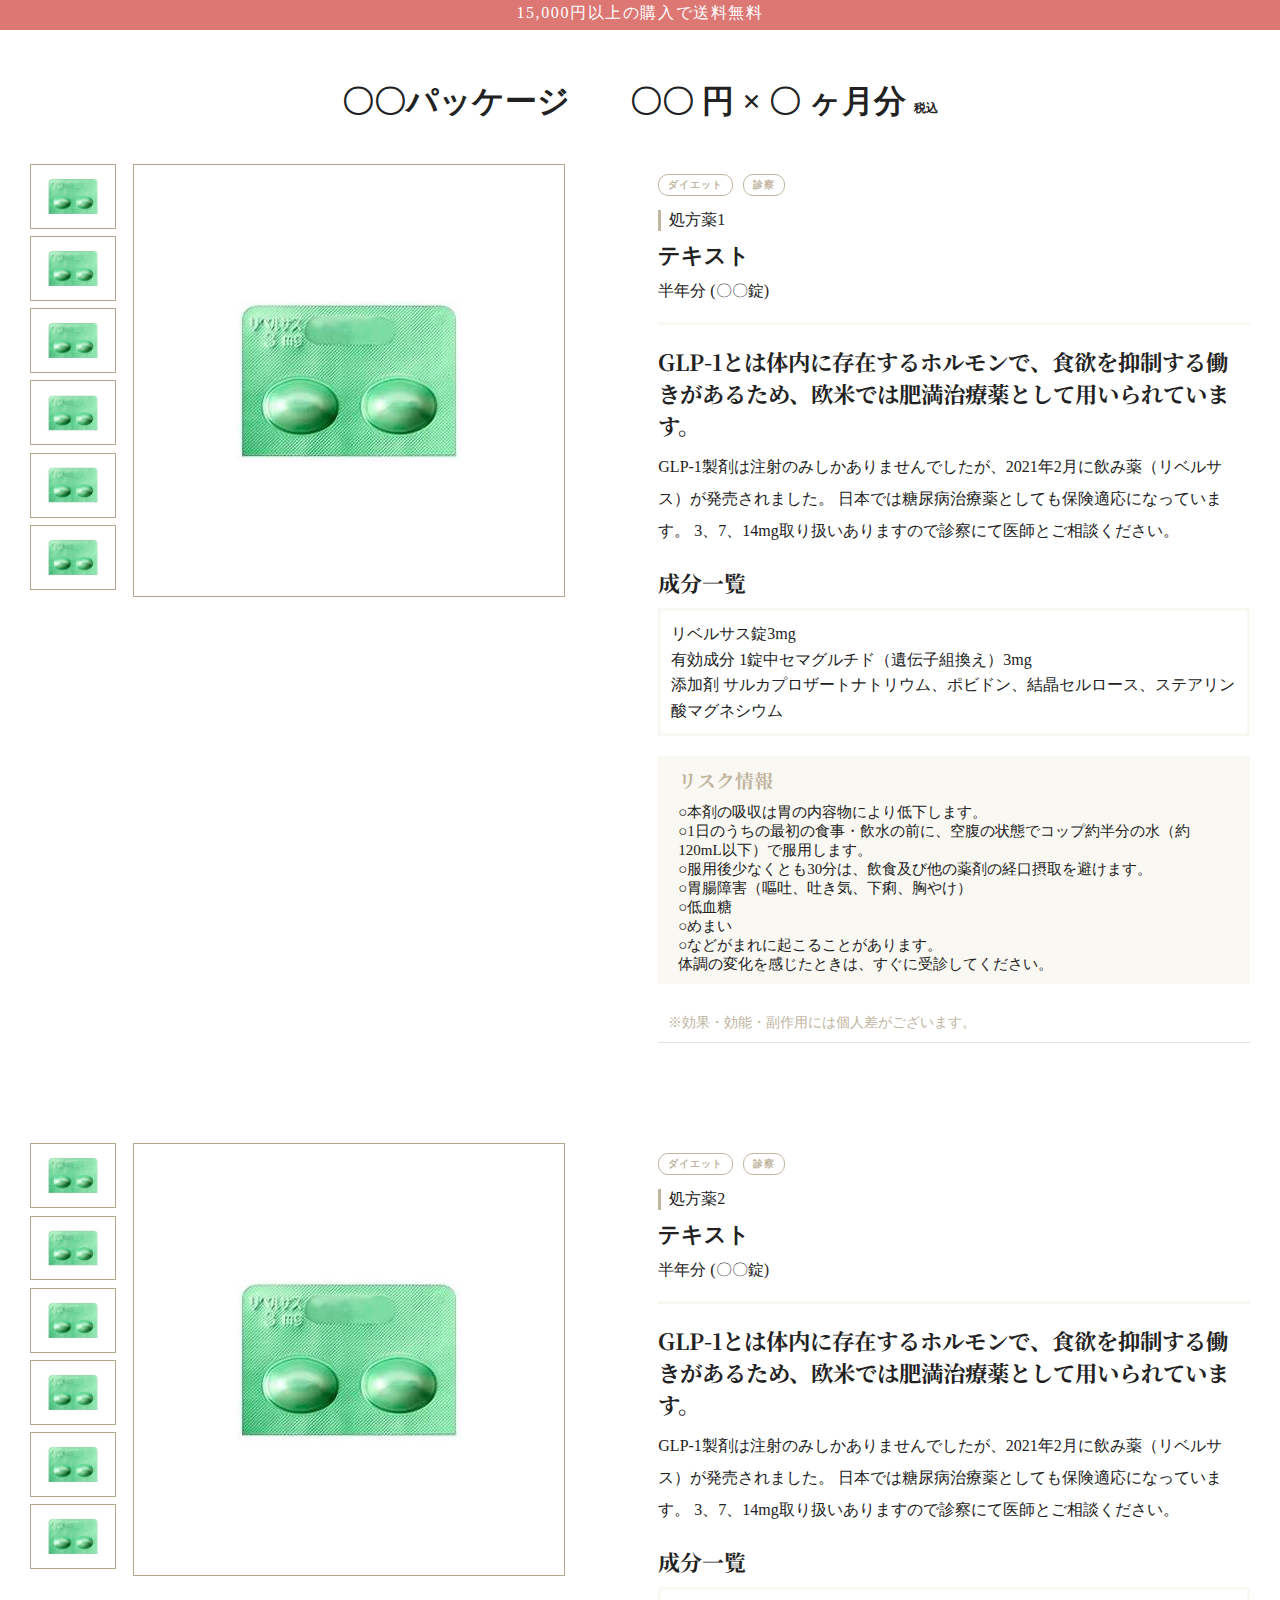
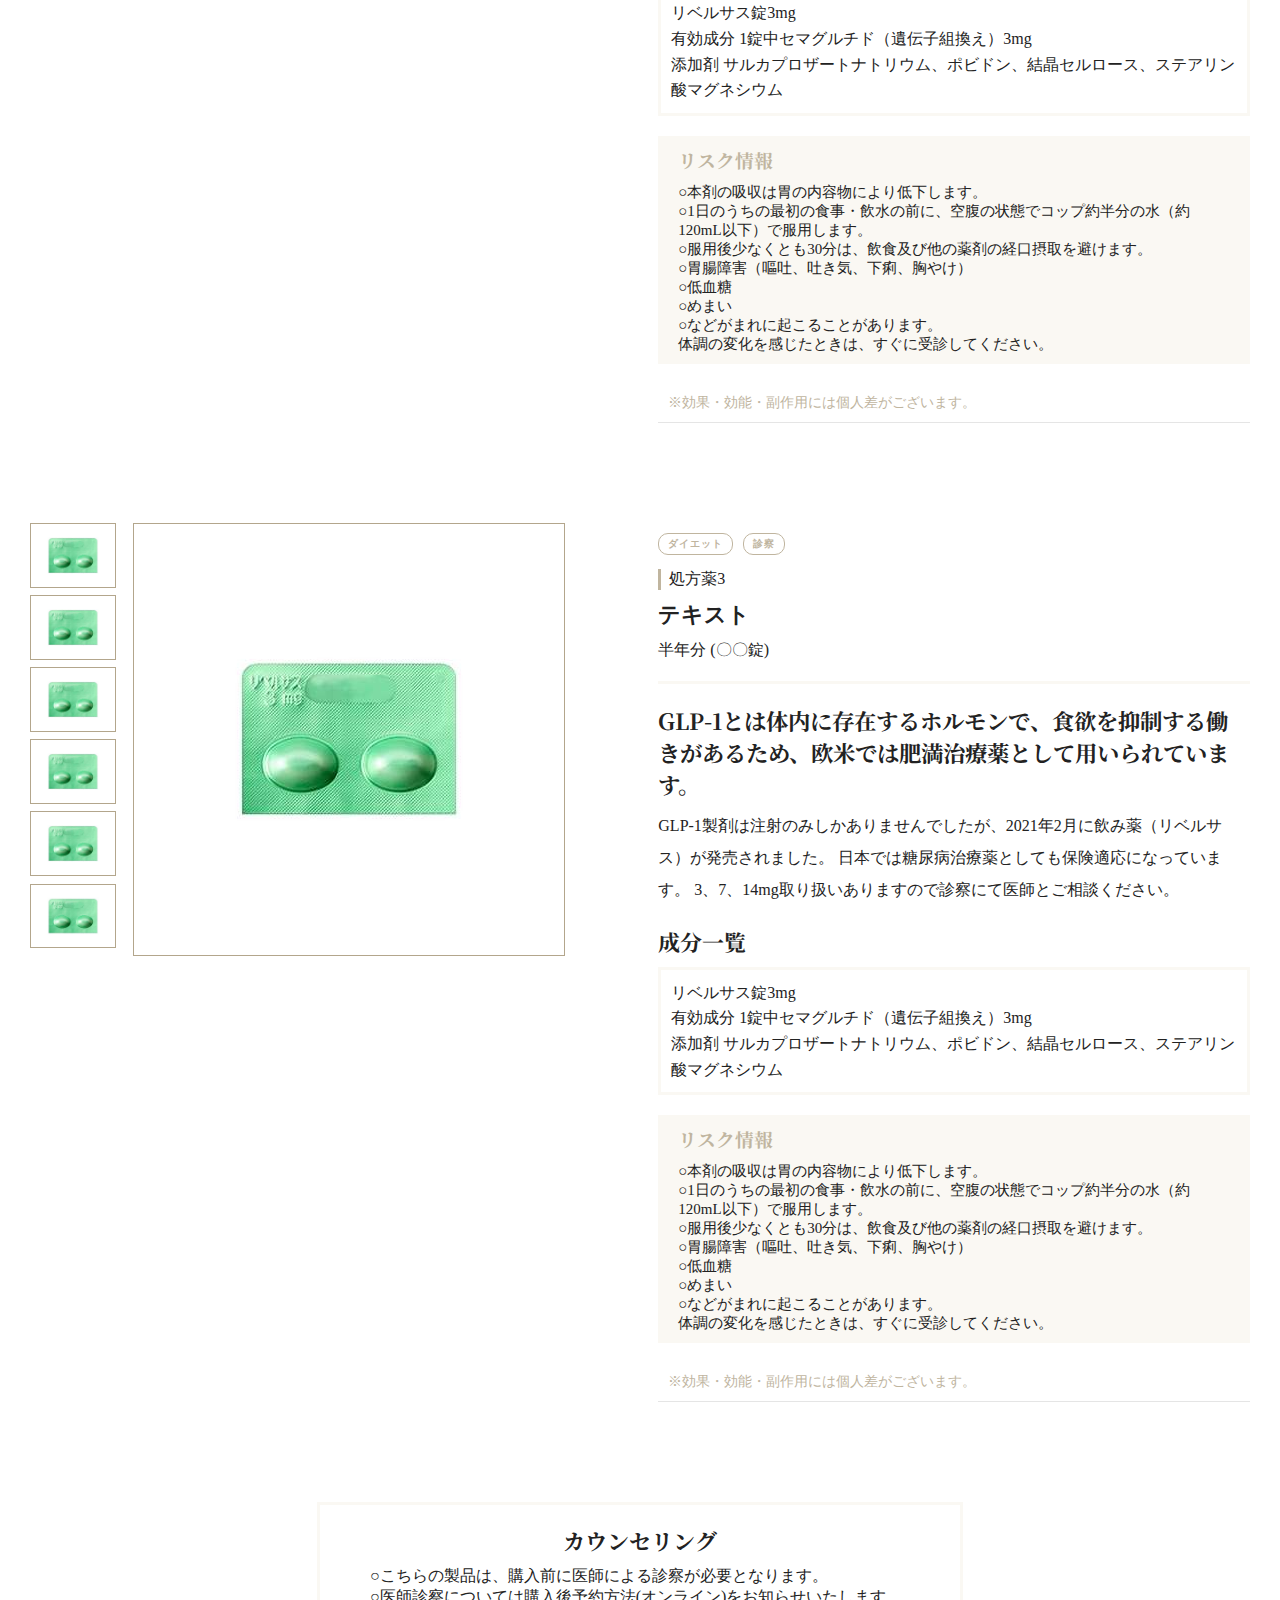
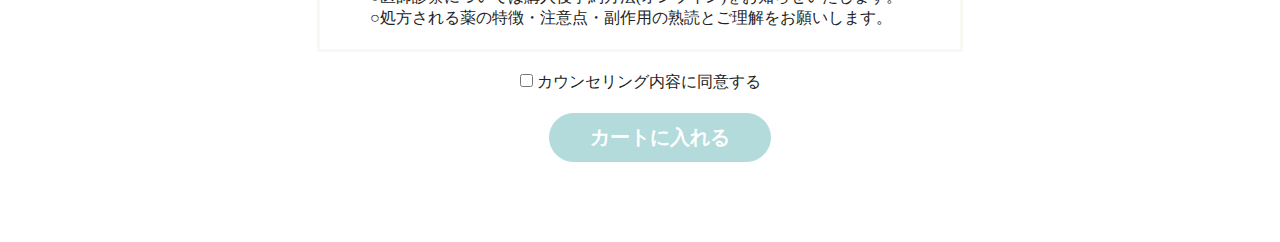
==== commit 5f26c107: "Add files via upload" ====
--- a/index.html
+++ b/index.html
@@ -111,10 +111,10 @@
                                 <p>○本剤の吸収は胃の内容物により低下します。</p>
                                 <p>○1日のうちの最初の食事・飲水の前に、空腹の状態でコップ約半分の水（約120mL以下）で服用します。</p>
                                 <p>○服用後少なくとも30分は、飲食及び他の薬剤の経口摂取を避けます。</p>
-                                <p>胃腸障害（嘔吐、吐き気、下痢、胸やけ）</p>
-                                <p>低血糖</p>
-                                <p>めまい</p>
-                                <p>などがまれに起こることがあります。<br>
+                                <p>○胃腸障害（嘔吐、吐き気、下痢、胸やけ）</p>
+                                <p>○低血糖</p>
+                                <p>○めまい</p>
+                                <p>○などがまれに起こることがあります。<br>
                                     体調の変化を感じたときは、すぐに受診してください。
                                 </p>
                             </div>
@@ -126,7 +126,7 @@
                                 <p>などがまれに起こることがあります。<br>
                                     体調の変化を感じたときは、すぐに受診してください。
                                 </p>
-                            </div> -->s
+                            </div> -->
                         </div>
                         <p class="attention-phrase">※効果・効能・副作用には個人差がございます。</p>
                         <!-- <div class="re-price">
@@ -226,10 +226,10 @@
                                 <p>○本剤の吸収は胃の内容物により低下します。</p>
                                 <p>○1日のうちの最初の食事・飲水の前に、空腹の状態でコップ約半分の水（約120mL以下）で服用します。</p>
                                 <p>○服用後少なくとも30分は、飲食及び他の薬剤の経口摂取を避けます。</p>
-                                <p>胃腸障害（嘔吐、吐き気、下痢、胸やけ）</p>
-                                <p>低血糖</p>
-                                <p>めまい</p>
-                                <p>などがまれに起こることがあります。<br>
+                                <p>○胃腸障害（嘔吐、吐き気、下痢、胸やけ）</p>
+                                <p>○低血糖</p>
+                                <p>○めまい</p>
+                                <p>○などがまれに起こることがあります。<br>
                                     体調の変化を感じたときは、すぐに受診してください。
                                 </p>
                             </div>
@@ -341,10 +341,10 @@
                                 <p>○本剤の吸収は胃の内容物により低下します。</p>
                                 <p>○1日のうちの最初の食事・飲水の前に、空腹の状態でコップ約半分の水（約120mL以下）で服用します。</p>
                                 <p>○服用後少なくとも30分は、飲食及び他の薬剤の経口摂取を避けます。</p>
-                                <p>胃腸障害（嘔吐、吐き気、下痢、胸やけ）</p>
-                                <p>低血糖</p>
-                                <p>めまい</p>
-                                <p>などがまれに起こることがあります。<br>
+                                <p>○胃腸障害（嘔吐、吐き気、下痢、胸やけ）</p>
+                                <p>○低血糖</p>
+                                <p>○めまい</p>
+                                <p>○などがまれに起こることがあります。<br>
                                     体調の変化を感じたときは、すぐに受診してください。
                                 </p>
                             </div>
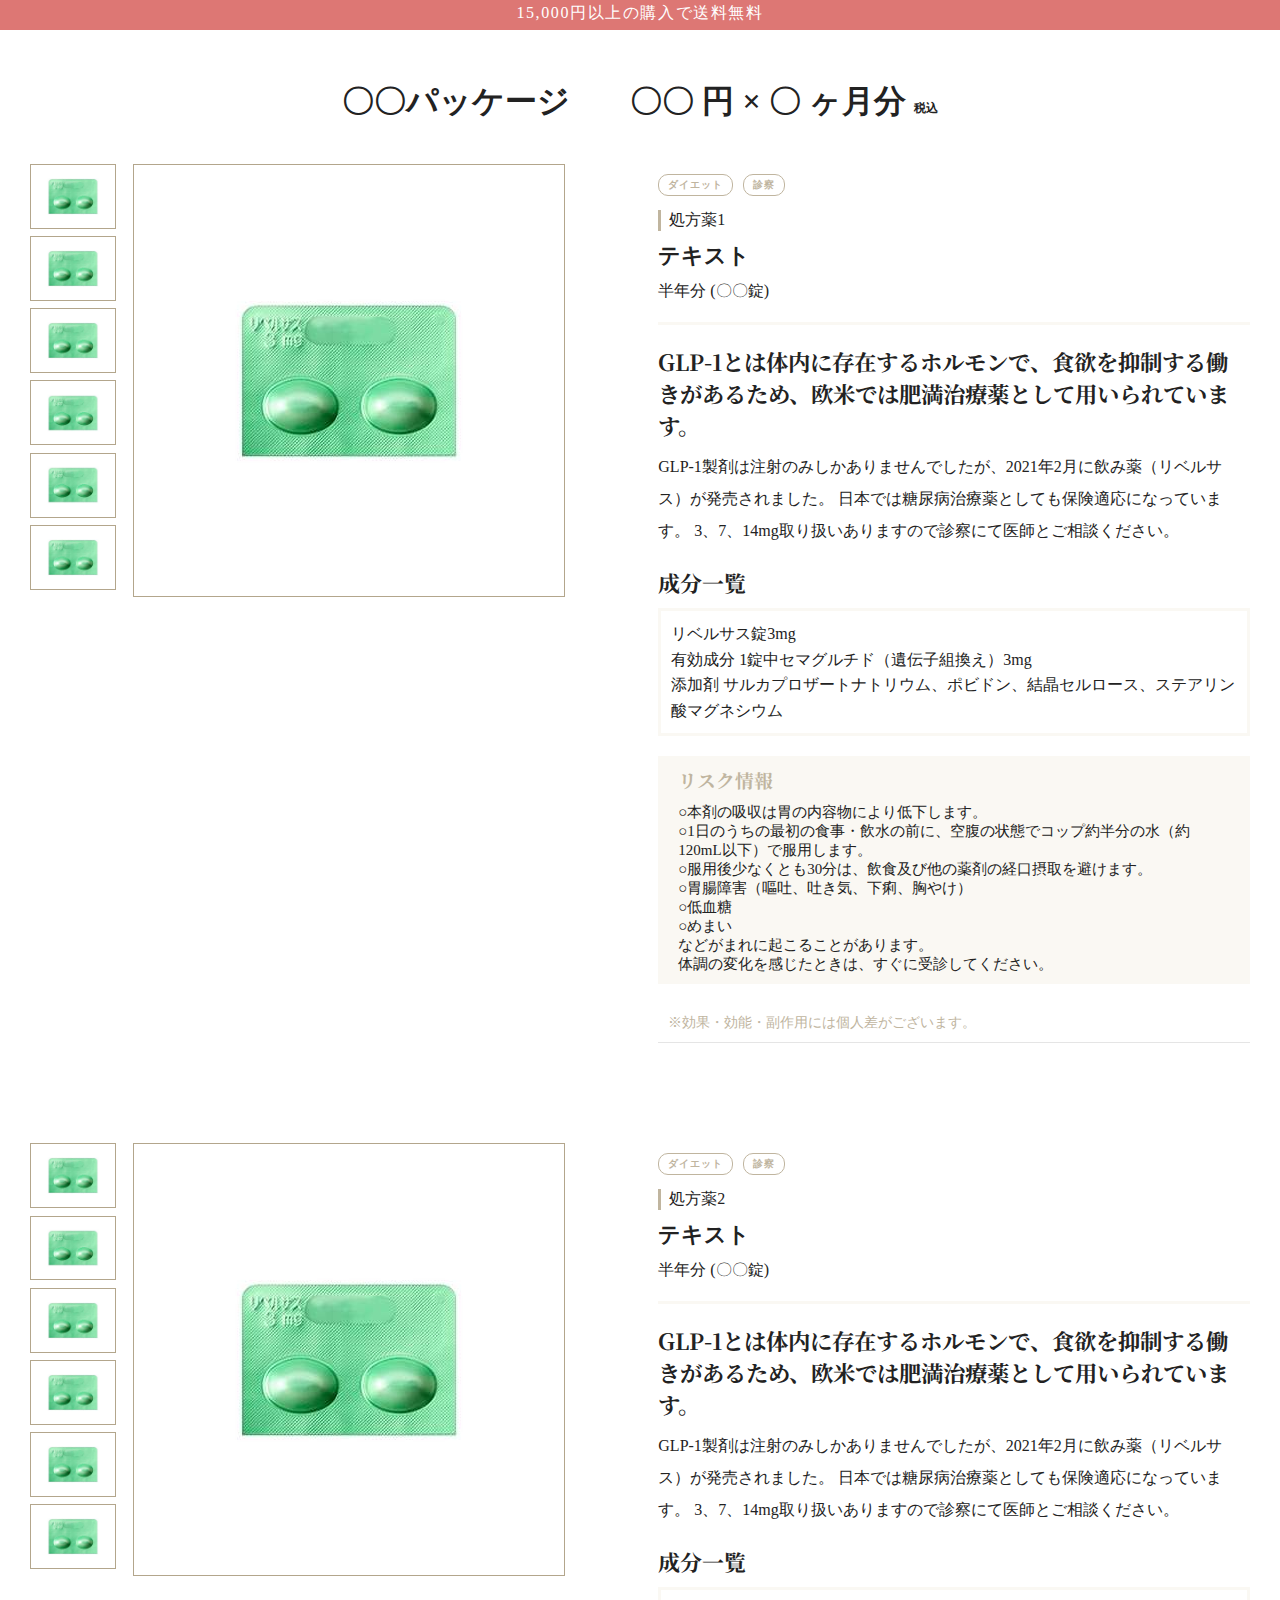
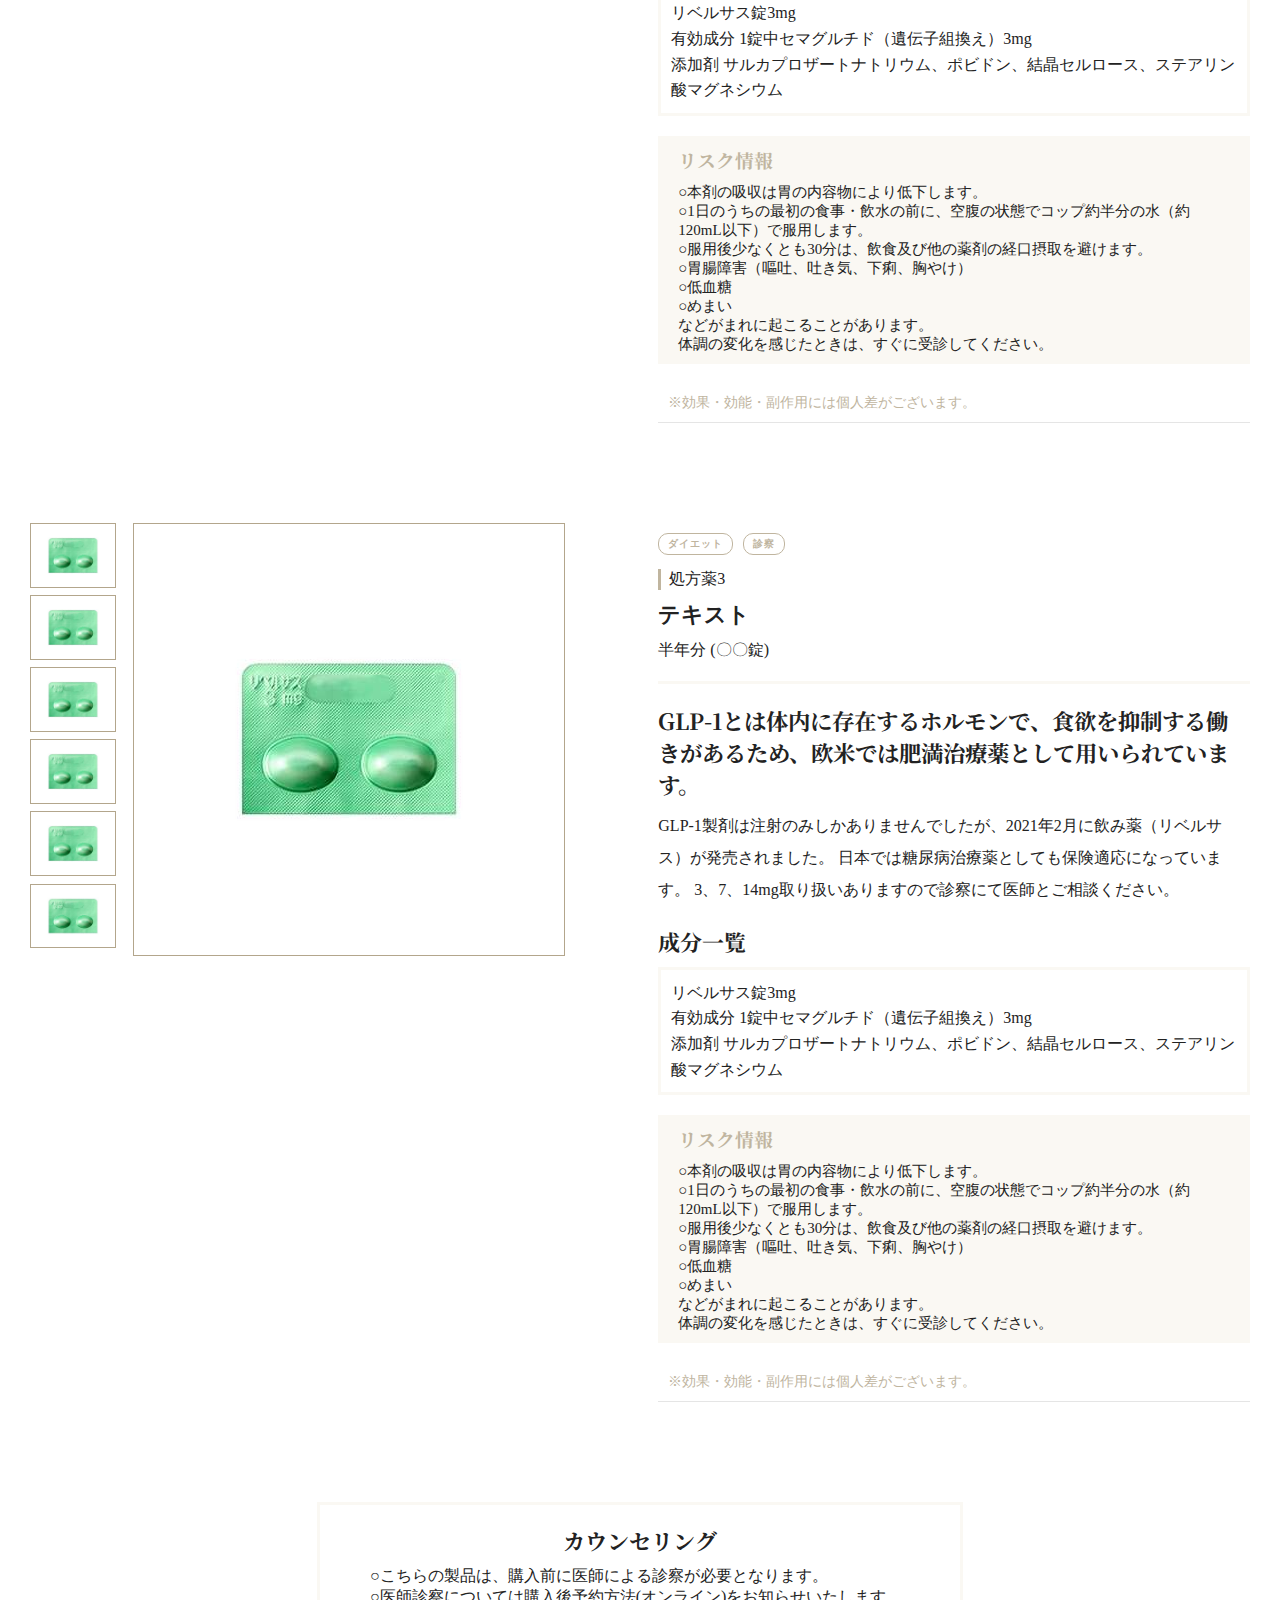
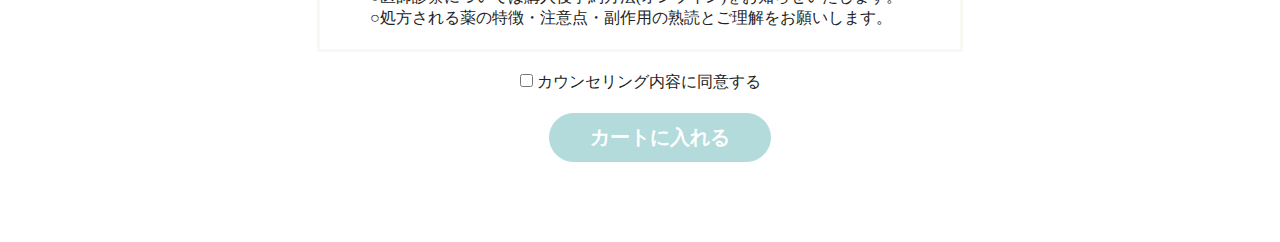
==== commit 6b98679a: "Add files via upload" ====
--- a/index.html
+++ b/index.html
@@ -114,7 +114,7 @@
                                 <p>○胃腸障害（嘔吐、吐き気、下痢、胸やけ）</p>
                                 <p>○低血糖</p>
                                 <p>○めまい</p>
-                                <p>○などがまれに起こることがあります。<br>
+                                <p>などがまれに起こることがあります。<br>
                                     体調の変化を感じたときは、すぐに受診してください。
                                 </p>
                             </div>
@@ -229,7 +229,7 @@
                                 <p>○胃腸障害（嘔吐、吐き気、下痢、胸やけ）</p>
                                 <p>○低血糖</p>
                                 <p>○めまい</p>
-                                <p>○などがまれに起こることがあります。<br>
+                                <p>などがまれに起こることがあります。<br>
                                     体調の変化を感じたときは、すぐに受診してください。
                                 </p>
                             </div>
@@ -344,7 +344,7 @@
                                 <p>○胃腸障害（嘔吐、吐き気、下痢、胸やけ）</p>
                                 <p>○低血糖</p>
                                 <p>○めまい</p>
-                                <p>○などがまれに起こることがあります。<br>
+                                <p>などがまれに起こることがあります。<br>
                                     体調の変化を感じたときは、すぐに受診してください。
                                 </p>
                             </div>
